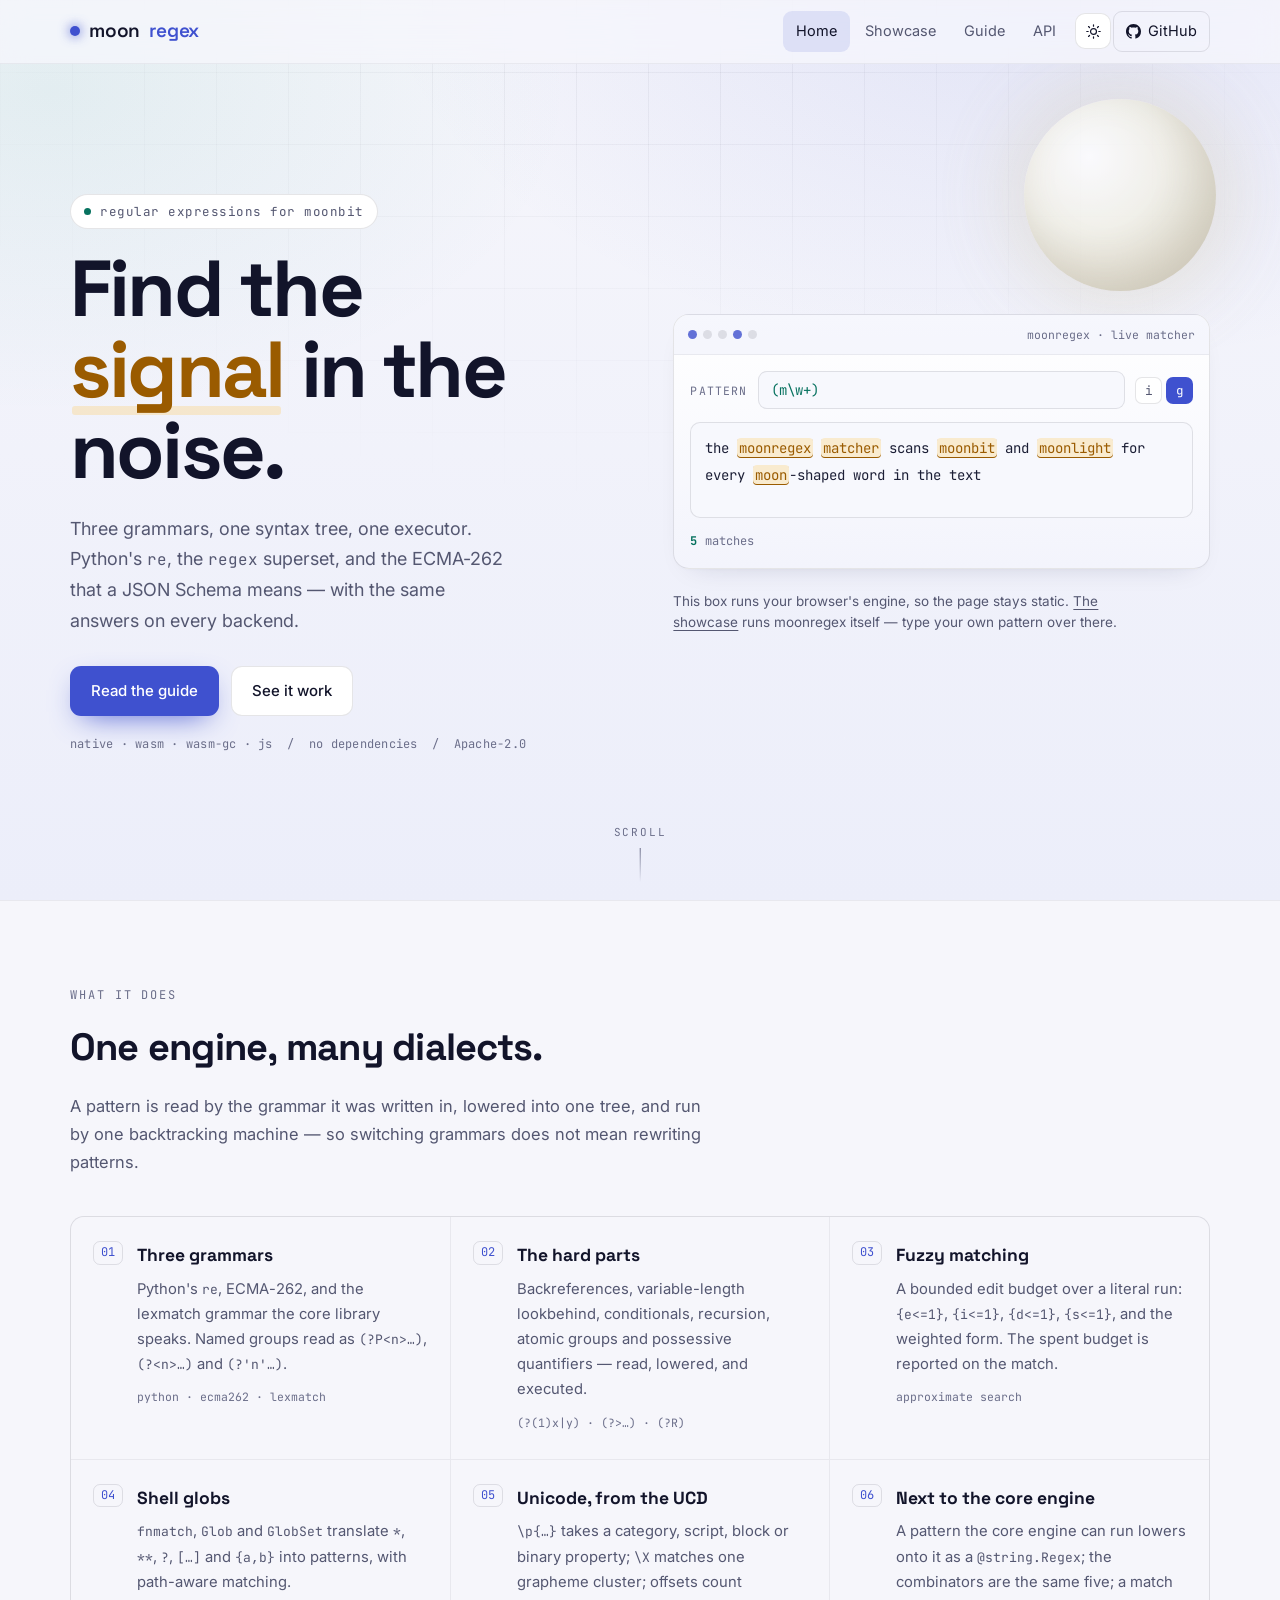
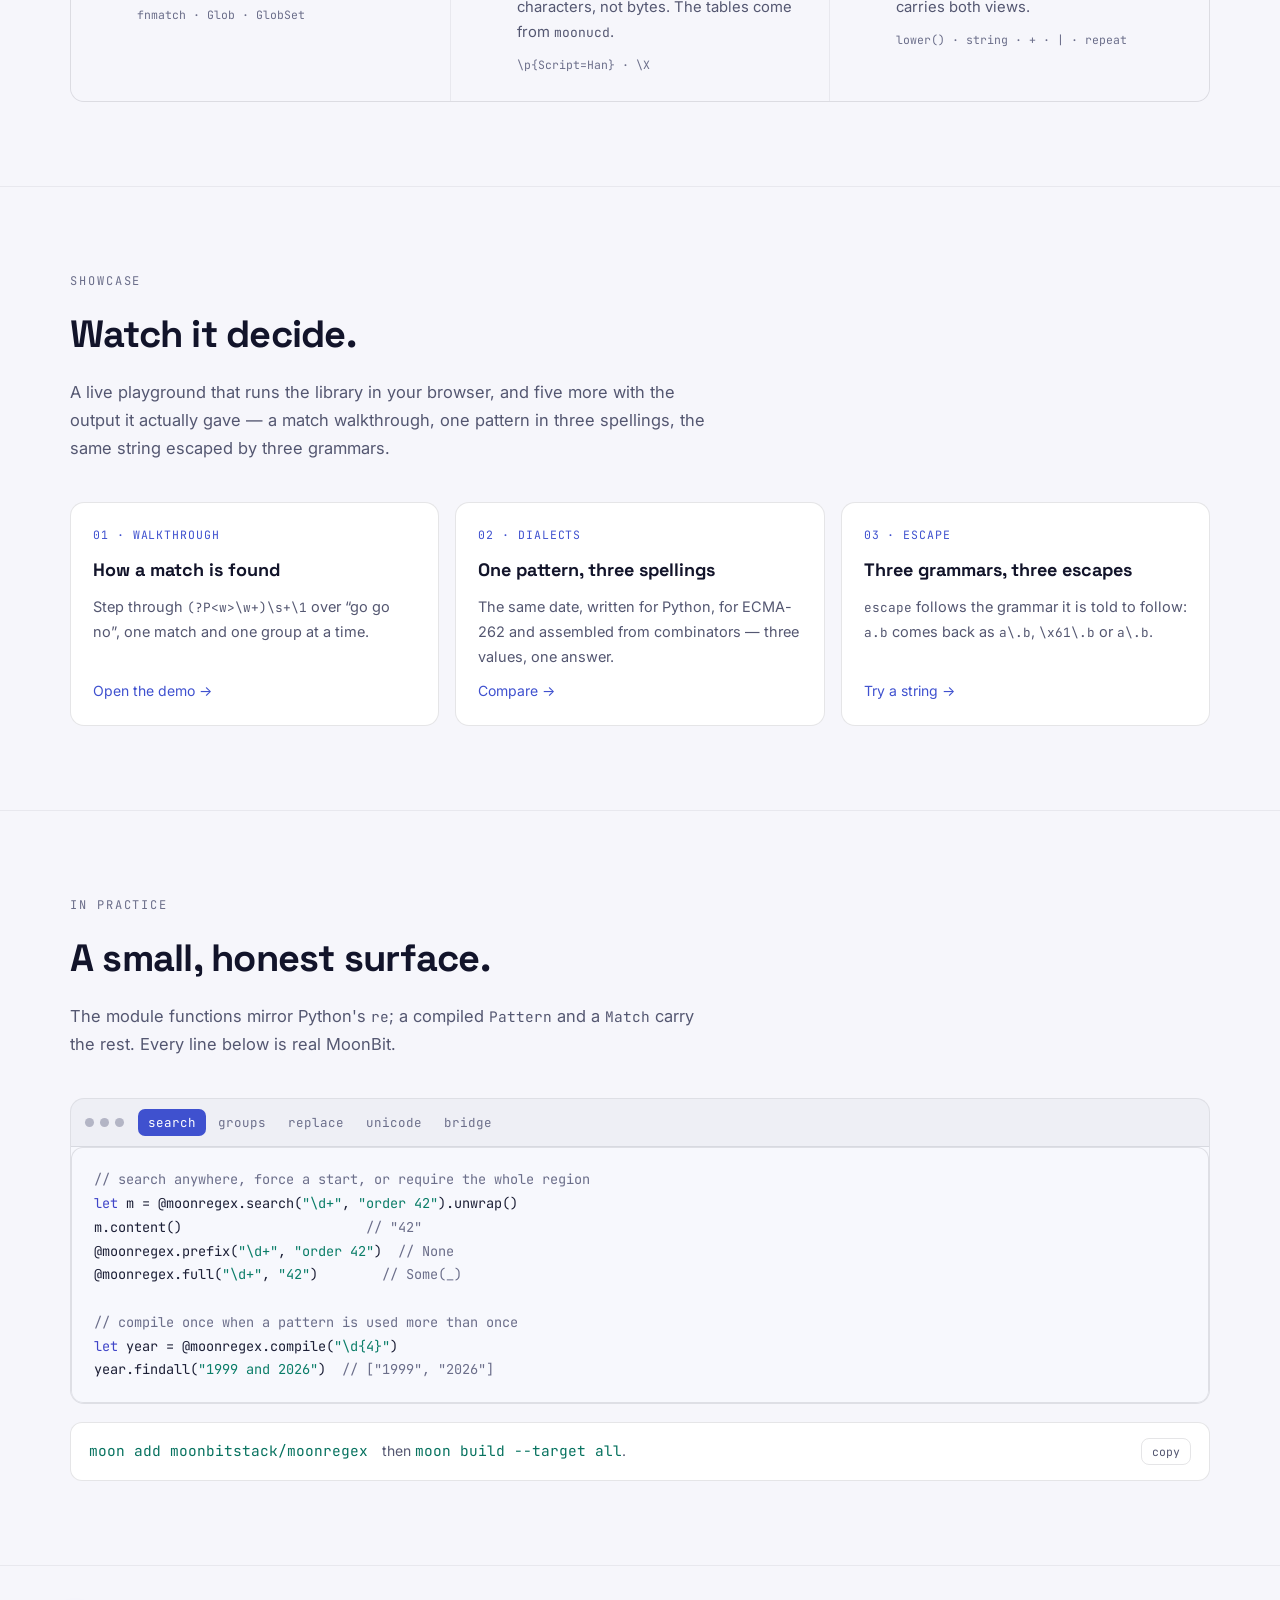
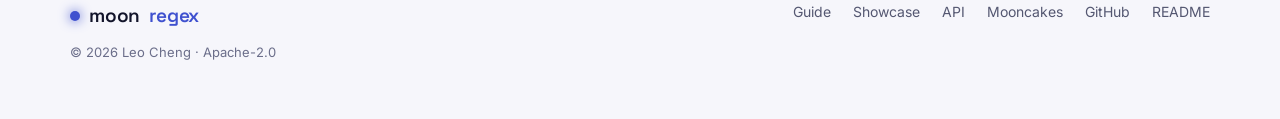
==== docs/index.html @ a0c2036a "feat(site): a playground that runs this library, compiled to JavaScript, in the page. The showcase's" ====
<!DOCTYPE html>
<html lang="en" data-theme="dark">
<head>
<meta charset="utf-8" />
<meta name="viewport" content="width=device-width, initial-scale=1" />
<title>moonregex — regular expressions for MoonBit</title>
<meta name="description" content="moonregex is a regular-expression engine for MoonBit: Python's re interface, the regex superset behind it and the ECMA-262 grammar JSON Schema means — one syntax tree, one executor, on native, wasm, wasm-gc and js." />
<link rel="icon" href="data:image/svg+xml,%3Csvg xmlns='http://www.w3.org/2000/svg' viewBox='0 0 32 32'%3E%3Ccircle cx='16' cy='16' r='13' fill='%238ea2ff'/%3E%3Ccircle cx='21' cy='12' r='11' fill='%23080a13'/%3E%3C/svg%3E" />
<link rel="preconnect" href="https://fonts.googleapis.com" />
<link rel="preconnect" href="https://fonts.gstatic.com" crossorigin />
<link href="https://fonts.googleapis.com/css2?family=Space+Grotesk:wght@400;500;600;700&family=JetBrains+Mono:wght@400;500;700&family=Inter:wght@400;500;600&display=swap" rel="stylesheet" />
<link rel="stylesheet" href="./assets/site.css" />
<script>
  // Set the theme before the first paint, so there is no flash of the wrong one.
  (function () {
    try {
      var saved = localStorage.getItem("moonregex-theme");
      var light = window.matchMedia && window.matchMedia("(prefers-color-scheme: light)").matches;
      document.documentElement.setAttribute("data-theme", saved || (light ? "light" : "dark"));
    } catch (e) {}
  })();
</script>
</head>
<body>

<div class="sky"></div>
<div class="stars"></div>
<div class="grid-lines"></div>
<div class="moon"></div>

<header class="nav">
  <div class="wrap nav-inner">
    <a class="brand" href="./index.html"><span class="dot"></span>moon<span class="acc">regex</span></a>
    <div class="nav-tools">
      <nav class="nav-links" id="nav-panel" aria-label="site">
        <a class="on" href="./index.html" aria-current="page">Home</a>
        <a href="./showcase.html">Showcase</a>
        <a href="./guide.html">Guide</a>
        <a href="./api.html">API</a>
      </nav>
      <button class="theme-toggle" type="button" aria-label="Switch theme">
        <svg class="moon-icon" aria-hidden="true" viewBox="0 0 24 24" fill="none" stroke="currentColor" stroke-width="1.7" stroke-linecap="round"><path d="M20 14.5A8.5 8.5 0 0 1 9.5 4a8.5 8.5 0 1 0 10.5 10.5Z"/></svg>
        <svg class="sun" aria-hidden="true" viewBox="0 0 24 24" fill="none" stroke="currentColor" stroke-width="1.7" stroke-linecap="round"><circle cx="12" cy="12" r="4.2"/><path d="M12 2.5v2M12 19.5v2M2.5 12h2M19.5 12h2M5 5l1.4 1.4M17.6 17.6 19 19M19 5l-1.4 1.4M6.4 17.6 5 19"/></svg>
      </button>
      <a class="cta" href="https://github.com/moonbitstack/moonregex" aria-label="Repository on GitHub">
        <svg width="15" height="15" viewBox="0 0 16 16" fill="currentColor" aria-hidden="true"><path d="M8 0C3.58 0 0 3.58 0 8c0 3.54 2.29 6.53 5.47 7.59.4.07.55-.17.55-.38 0-.19-.01-.82-.01-1.49-2.01.37-2.53-.49-2.69-.94-.09-.23-.48-.94-.82-1.13-.28-.15-.68-.52-.01-.53.63-.01 1.08.58 1.23.82.72 1.21 1.87.87 2.33.66.07-.52.28-.87.51-1.07-1.78-.2-3.64-.89-3.64-3.95 0-.87.31-1.59.82-2.15-.08-.2-.36-1.02.08-2.12 0 0 .67-.21 2.2.82.64-.18 1.32-.27 2-.27.68 0 1.36.09 2 .27 1.53-1.04 2.2-.82 2.2-.82.44 1.1.16 1.92.08 2.12.51.56.82 1.27.82 2.15 0 3.07-1.87 3.75-3.65 3.95.29.25.54.73.54 1.48 0 1.07-.01 1.93-.01 2.2 0 .21.15.46.55.38A8.01 8.01 0 0 0 16 8c0-4.42-3.58-8-8-8Z"/></svg>
        <span class="lbl">GitHub</span>
      </a>
      <button class="nav-burger" type="button" aria-expanded="false" aria-controls="nav-panel" aria-label="Open the menu">
        <svg class="bar-open" aria-hidden="true" viewBox="0 0 24 24" fill="none" stroke="currentColor" stroke-width="1.8" stroke-linecap="round"><path d="M4 7h16M4 12h16M4 17h16"/></svg>
        <svg class="bar-close" aria-hidden="true" viewBox="0 0 24 24" fill="none" stroke="currentColor" stroke-width="1.8" stroke-linecap="round"><path d="M6 6l12 12M18 6 6 18"/></svg>
      </button>
    </div>
  </div>
</header>

<main id="top">

  <section class="hero">
    <div class="wrap hero-grid">
      <div>
        <span class="eyebrow"><span class="pulse"></span>regular expressions for MoonBit</span>
        <h1 class="title">Find the<br /><span class="reg">signal</span> in the<br />noise.</h1>
        <p class="lede">
          Three grammars, one syntax tree, one executor. Python's <code>re</code>,
          the <code>regex</code> superset, and the ECMA-262 that a JSON Schema
          means — with the same answers on every backend.
        </p>
        <div class="hero-actions">
          <a class="btn btn-primary" href="./guide.html">Read the guide</a>
          <a class="btn btn-ghost" href="./showcase.html">See it work</a>
        </div>
        <p class="hero-meta">native · wasm · wasm-gc · js &nbsp;/&nbsp; no dependencies &nbsp;/&nbsp; Apache-2.0</p>
      </div>

      <div class="demo-side">
      <div class="demo" aria-label="live matcher">
        <div class="demo-bar">
          <span class="phase"><i class="on"></i><i></i><i></i><i class="on"></i><i></i></span>
          <span class="lbl">moonregex · live matcher</span>
        </div>
        <div class="demo-body">
          <div class="demo-row">
            <label for="pat">pattern</label>
            <input id="pat" class="pat" value="(m\w+)" spellcheck="false" autocomplete="off" />
            <span class="flags">
              <button id="fi" type="button" title="ignore case">i</button>
              <button id="fg" type="button" class="active" title="global">g</button>
            </span>
          </div>
          <div id="text" class="demo-text"></div>
          <div class="demo-stat" id="stat"></div>
        </div>
      </div>
      <p class="demo-cap">
        This box runs your browser's engine, so the page stays static.
        <a href="./showcase.html">The showcase</a> runs moonregex itself —
        type your own pattern over there.
      </p>
      </div>
    </div>
    <div class="scroll-hint" aria-hidden="true"><span>scroll</span><i></i></div>
  </section>

  <section class="section" id="features">
    <div class="wrap">
      <div class="sec-head reveal">
        <div class="sec-kicker">what it does</div>
        <h2 class="sec-title">One engine, many dialects.</h2>
        <p class="sec-sub">
          A pattern is read by the grammar it was written in, lowered into one
          tree, and run by one backtracking machine — so switching grammars does
          not mean rewriting patterns.
        </p>
      </div>

      <div class="features reveal">
        <div class="feat">
          <div class="num">01</div>
          <div>
            <h3>Three grammars</h3>
            <p>Python's <code>re</code>, ECMA-262, and the lexmatch grammar the core library speaks. Named groups read as <code>(?P&lt;n&gt;…)</code>, <code>(?&lt;n&gt;…)</code> and <code>(?'n'…)</code>.</p>
            <span class="tag">python · ecma262 · lexmatch</span>
          </div>
        </div>
        <div class="feat">
          <div class="num">02</div>
          <div>
            <h3>The hard parts</h3>
            <p>Backreferences, variable-length lookbehind, conditionals, recursion, atomic groups and possessive quantifiers — read, lowered, and executed.</p>
            <span class="tag">(?(1)x|y) · (?&gt;…) · (?R)</span>
          </div>
        </div>
        <div class="feat">
          <div class="num">03</div>
          <div>
            <h3>Fuzzy matching</h3>
            <p>A bounded edit budget over a literal run: <code>{e&lt;=1}</code>, <code>{i&lt;=1}</code>, <code>{d&lt;=1}</code>, <code>{s&lt;=1}</code>, and the weighted form. The spent budget is reported on the match.</p>
            <span class="tag">approximate search</span>
          </div>
        </div>
        <div class="feat">
          <div class="num">04</div>
          <div>
            <h3>Shell globs</h3>
            <p><code>fnmatch</code>, <code>Glob</code> and <code>GlobSet</code> translate <code>*</code>, <code>**</code>, <code>?</code>, <code>[…]</code> and <code>{a,b}</code> into patterns, with path-aware matching.</p>
            <span class="tag">fnmatch · Glob · GlobSet</span>
          </div>
        </div>
        <div class="feat">
          <div class="num">05</div>
          <div>
            <h3>Unicode, from the UCD</h3>
            <p><code>\p{…}</code> takes a category, script, block or binary property; <code>\X</code> matches one grapheme cluster; offsets count characters, not bytes. The tables come from <code>moonucd</code>.</p>
            <span class="tag">\p{Script=Han} · \X</span>
          </div>
        </div>
        <div class="feat">
          <div class="num">06</div>
          <div>
            <h3>Next to the core engine</h3>
            <p>A pattern the core engine can run lowers onto it as a <code>@string.Regex</code>; the combinators are the same five; a match carries both views.</p>
            <span class="tag">lower() · string · + · | · repeat</span>
          </div>
        </div>
      </div>
    </div>
  </section>

  <section class="section" id="showcase">
    <div class="wrap">
      <div class="sec-head reveal">
        <div class="sec-kicker">showcase</div>
        <h2 class="sec-title">Watch it decide.</h2>
        <p class="sec-sub">
          A live playground that runs the library in your browser, and five
          more with the output it actually gave — a match walkthrough, one
          pattern in three spellings, the same string escaped by three
          grammars.
        </p>
      </div>
      <div class="cards reveal">
        <a class="card" href="./showcase.html#walk">
          <span class="k">01 · walkthrough</span>
          <h3>How a match is found</h3>
          <p>Step through <code>(?P&lt;w&gt;\w+)\s+\1</code> over “go go no”, one match and one group at a time.</p>
          <span class="go">Open the demo →</span>
        </a>
        <a class="card" href="./showcase.html#spellings">
          <span class="k">02 · dialects</span>
          <h3>One pattern, three spellings</h3>
          <p>The same date, written for Python, for ECMA-262 and assembled from combinators — three values, one answer.</p>
          <span class="go">Compare →</span>
        </a>
        <a class="card" href="./showcase.html#escape">
          <span class="k">03 · escape</span>
          <h3>Three grammars, three escapes</h3>
          <p><code>escape</code> follows the grammar it is told to follow: <code>a.b</code> comes back as <code>a\.b</code>, <code>\x61\.b</code> or <code>a\.b</code>.</p>
          <span class="go">Try a string →</span>
        </a>
      </div>
    </div>
  </section>

  <section class="section" id="code">
    <div class="wrap">
      <div class="sec-head reveal">
        <div class="sec-kicker">in practice</div>
        <h2 class="sec-title">A small, honest surface.</h2>
        <p class="sec-sub">
          The module functions mirror Python's <code>re</code>; a compiled
          <code>Pattern</code> and a <code>Match</code> carry the rest. Every
          line below is real MoonBit.
        </p>
      </div>

      <div class="term reveal">
        <div class="term-bar">
          <span class="dots"><i></i><i></i><i></i></span>
          <span class="tabs" id="tabs">
            <button class="active" data-k="search" type="button">search</button>
            <button data-k="groups" type="button">groups</button>
            <button data-k="replace" type="button">replace</button>
            <button data-k="unicode" type="button">unicode</button>
            <button data-k="bridge" type="button">bridge</button>
          </span>
        </div>
        <pre id="codeblock"><code></code></pre>
      </div>

      <div class="install reveal">
        <code id="install-cmd">moon add moonbitstack/moonregex</code>
        <span class="hint">then <code>moon build --target all</code>.</span>
        <button class="copy" type="button" data-copy="#install-cmd">copy</button>
      </div>
    </div>
  </section>

</main>

<footer>
  <div class="wrap foot-grid">
    <div>
      <a class="brand" href="#top"><span class="dot"></span>moon<span class="acc">regex</span></a>
      <div class="foot-note">© 2026 Leo Cheng · Apache-2.0</div>
    </div>
    <div class="foot-links">
      <a href="./guide.html">Guide</a>
      <a href="./showcase.html">Showcase</a>
      <a href="./api.html">API</a>
      <a href="https://mooncakes.io/docs/moonbitstack/moonregex">Mooncakes</a>
      <a href="https://github.com/moonbitstack/moonregex">GitHub</a>
      <a href="https://github.com/moonbitstack/moonregex/blob/master/README.md">README</a>
    </div>
  </div>
</footer>

<script>
  window.MOONREGEX_CODE = {
    search:
'<span class="c-com">// search anywhere, force a start, or require the whole region</span>\n' +
'<span class="c-kw">let</span> m = @moonregex.search(<span class="c-str">"\\d+"</span>, <span class="c-str">"order 42"</span>).unwrap()\n' +
'm.content()                       <span class="c-com">// "42"</span>\n' +
'@moonregex.prefix(<span class="c-str">"\\d+"</span>, <span class="c-str">"order 42"</span>)  <span class="c-com">// None</span>\n' +
'@moonregex.full(<span class="c-str">"\\d+"</span>, <span class="c-str">"42"</span>)        <span class="c-com">// Some(_)</span>\n' +
'\n' +
'<span class="c-com">// compile once when a pattern is used more than once</span>\n' +
'<span class="c-kw">let</span> year = @moonregex.compile(<span class="c-str">"\\d{4}"</span>)\n' +
'year.findall(<span class="c-str">"1999 and 2026"</span>)  <span class="c-com">// ["1999", "2026"]</span>',

    groups:
'<span class="c-com">// a group answers to its number and to its name</span>\n' +
'<span class="c-kw">let</span> p = @moonregex.compile(<span class="c-str">"(?&lt;year&gt;\\d{4})-(?&lt;month&gt;\\d{2})"</span>)\n' +
'<span class="c-kw">let</span> m = p.search(<span class="c-str">"on 2026-10-28"</span>).unwrap()\n' +
'm.group(<span class="c-num">1</span>)          <span class="c-com">// Some("2026")</span>\n' +
'm.group(<span class="c-str">"month"</span>)  <span class="c-com">// Some("10")</span>\n' +
'm[<span class="c-str">"year"</span>]       <span class="c-com">// Some("2026") — indexing is group</span>\n' +
'\n' +
'<span class="c-com">// two or more groups: findall has to be told which one</span>\n' +
'@moonregex.findall(<span class="c-str">"(\\w+)=(\\d+)"</span>, <span class="c-str">"a=1"</span>)                 <span class="c-com">// raises Ambiguous</span>\n' +
'@moonregex.findall(<span class="c-str">"(\\w+)=(\\d+)"</span>, <span class="c-str">"a=1"</span>, group=Num(n=<span class="c-num">1</span>))  <span class="c-com">// ["a"]</span>',

    replace:
'<span class="c-com">// a template, a format string, or a function</span>\n' +
'@moonregex.sub(<span class="c-str">"\\s+"</span>, <span class="c-str">" "</span>, <span class="c-str">"a   b  c"</span>)          <span class="c-com">// "a b c"</span>\n' +
'@moonregex.sub(<span class="c-str">"(\\w+)@(\\w+)"</span>, <span class="c-str">"\\g&lt;2&gt;:\\g&lt;1&gt;"</span>, <span class="c-str">"u@h"</span>)  <span class="c-com">// "h:u"</span>\n' +
'@moonregex.subf(<span class="c-str">"\\d+"</span>, <span class="c-str">"[{0}]"</span>, <span class="c-str">"n 42"</span>)           <span class="c-com">// "n [42]"</span>\n' +
'\n' +
'<span class="c-com">// or compute the replacement from the match</span>\n' +
'@moonregex.sub_with(<span class="c-str">"\\d+"</span>, m =&gt; <span class="c-str">"&lt;"</span> + m.content() + <span class="c-str">"&gt;"</span>, <span class="c-str">"a1b"</span>)  <span class="c-com">// "a&lt;1&gt;b"</span>',

    unicode:
'<span class="c-com">// properties, by category, script, block or binary property</span>\n' +
'@moonregex.findall(<span class="c-str">"\\p{Lu}\\p{Ll}+"</span>, <span class="c-str">"Paris and Αθήνα"</span>)  <span class="c-com">// ["Paris", "Αθήνα"]</span>\n' +
'@moonregex.compile(<span class="c-str">"\\p{Script=Han}+"</span>).findall(<span class="c-str">"漢字 and kana"</span>)  <span class="c-com">// ["漢字"]</span>\n' +
'\n' +
'<span class="c-com">// one grapheme cluster: a letter with its accents is one match</span>\n' +
'<span class="c-kw">let</span> x = @moonregex.compile(<span class="c-str">"\\X"</span>)\n' +
'x.search(<span class="c-str">"e\\u{301}x"</span>).unwrap().content()  <span class="c-com">// "é" — two code points, one cluster</span>',

    bridge:
'<span class="c-com">// the same five combinators core has, and the same meaning</span>\n' +
'<span class="c-kw">let</span> date = @moonregex.Pattern::string(<span class="c-str">"\\d{4}"</span>).capture(<span class="c-str">"year"</span>) +\n' +
'  @moonregex.Pattern::string(<span class="c-str">"-"</span>) +\n' +
'  @moonregex.Pattern::string(<span class="c-str">"\\d{2}"</span>).capture(<span class="c-str">"month"</span>)\n' +
'\n' +
'<span class="c-com">// and it can still be handed to the core engine</span>\n' +
'<span class="c-kw">match</span> date.lower() {\n' +
'  Some(core) =&gt; core.execute(<span class="c-str">"2026-10"</span>) <span class="c-kw">is</span> Some(_)  <span class="c-com">// true</span>\n' +
'  None =&gt; <span class="c-kw">false</span>  <span class="c-com">// backreferences and lookaround stay here</span>\n' +
'}'
  };
</script>
<script src="./assets/site.js"></script>
</body>
</html>
---- docs/assets/site.css ----
/* moonregex site — one stylesheet for the homepage, the guide, the showcase
   and the generated API reference. Two themes, one set of tokens. */

:root {
  --nav-h: 64px;
  --wrap: 1140px;
  --radius: 14px;

  --bg: #080a13;
  --bg-2: #0b0e1c;
  --surface: #10132a;
  --surface-2: #151936;
  --line: rgba(255, 255, 255, 0.09);
  --line-soft: rgba(255, 255, 255, 0.05);
  --text: #ecebf7;
  --muted: #a3a1bd;
  --faint: #82809f;
  --accent: #8ea2ff;
  --accent-soft: rgba(142, 162, 255, 0.14);
  --accent-2: #5be0c6;
  --mark: #ffc857;
  --mark-soft: rgba(255, 200, 87, 0.16);

  --code-bg: #0a0c17;
  --code-line: rgba(255, 255, 255, 0.08);
  --code-text: #d9d8f0;
  --c-kw: #8ea2ff;
  --c-str: #5be0c6;
  --c-com: #85839f;
  --c-num: #ffc857;

  --sb-track: #0a0c17;
  --sb-thumb: #24284a;
  --sb-thumb-hover: #333a66;

  /* A card's shadow is a token: on a dark page it has to be a wide, low
     black blur, on a light one a tight, faint blue one — the same rule would
     either vanish or spill over whatever sits under the card. */
  --shadow-card: 0 26px 60px -38px rgba(0, 0, 0, 0.85);
  --shadow-raise: 0 18px 40px -26px rgba(0, 0, 0, 0.75);
  --shadow-nav: 0 10px 30px -22px rgba(0, 0, 0, 0.9);

  --glow-a: rgba(142, 162, 255, 0.18);
  --glow-b: rgba(91, 224, 198, 0.08);
  --grid: rgba(255, 255, 255, 0.035);

  --display: "Space Grotesk", "Segoe UI", system-ui, sans-serif;
  --body: "Inter", system-ui, -apple-system, "Segoe UI", sans-serif;
  --mono: "JetBrains Mono", "SF Mono", "Cascadia Code", Consolas, monospace;
}

[data-theme="light"] {
  --bg: #f6f6fb;
  --bg-2: #eceefa;
  --surface: #ffffff;
  --surface-2: #f3f4fc;
  --line: rgba(18, 20, 42, 0.11);
  --line-soft: rgba(18, 20, 42, 0.06);
  --text: #12142a;
  --muted: #545771;
  --faint: #6b6e8a;
  --accent: #3f51cf;
  --accent-soft: rgba(63, 81, 207, 0.1);
  --accent-2: #07725f;
  --mark: #9a5b00;
  --mark-soft: rgba(255, 200, 87, 0.28);

  /* Code panels follow the page in day mode: a black slab inside a white
     card reads as a foreign object, and its palette was never meant to sit
     on paper. */
  --code-bg: #f7f8fd;
  --code-line: rgba(18, 20, 42, 0.1);
  --code-text: #1c1f36;
  --c-kw: #3f45c8;
  --c-str: #0a7d68;
  --c-com: #6b6e8a;
  --c-num: #8f5300;

  --shadow-card: 0 12px 28px -20px rgba(21, 26, 62, 0.22), 0 2px 6px -4px rgba(21, 26, 62, 0.08);
  --shadow-raise: 0 14px 30px -22px rgba(21, 26, 62, 0.28);
  --shadow-nav: 0 8px 22px -18px rgba(21, 26, 62, 0.35);

  --sb-track: #eceefa;
  --sb-thumb: #c3c7de;
  --sb-thumb-hover: #a8adcb;

  --glow-a: rgba(63, 81, 207, 0.12);
  --glow-b: rgba(10, 143, 122, 0.08);
  --grid: rgba(18, 20, 42, 0.045);
}

* { box-sizing: border-box; }

html {
  scroll-behavior: smooth;
  scrollbar-width: thin;
  scrollbar-color: var(--sb-thumb) var(--sb-track);
}

/* Our scrollbar, not the system's. Every scroller in the site gets it. */
::-webkit-scrollbar { width: 10px; height: 10px; }
::-webkit-scrollbar-track { background: var(--sb-track); }
::-webkit-scrollbar-thumb {
  background: var(--sb-thumb);
  border-radius: 999px;
  border: 2px solid var(--sb-track);
}
::-webkit-scrollbar-thumb:hover { background: var(--sb-thumb-hover); }
::-webkit-scrollbar-corner { background: var(--sb-track); }

body {
  margin: 0;
  background: var(--bg);
  color: var(--text);
  font-family: var(--body);
  font-size: 16.5px;
  line-height: 1.7;
  -webkit-font-smoothing: antialiased;
  font-variant-ligatures: no-contextual;
  overflow-x: hidden;
}

a { color: var(--accent); text-decoration: none; }
/* The outline follows the element's own radius; do not override it here. */
:focus-visible { outline: 2px solid var(--accent); outline-offset: 2px; }
::selection {
  background: color-mix(in srgb, var(--accent) 32%, transparent);
  color: var(--text);
}
a:hover { text-decoration: underline; }
code { font-family: var(--mono); font-size: 0.88em; }
img, svg { max-width: 100%; }

.wrap { width: min(var(--wrap), calc(100% - 48px)); margin: 0 auto; }

/* ---------- the sky ---------- */
.sky {
  position: fixed; inset: 0; z-index: -3;
  background:
    radial-gradient(1100px 680px at 82% -6%, var(--glow-a), transparent 62%),
    radial-gradient(900px 560px at 4% 12%, var(--glow-b), transparent 58%),
    linear-gradient(180deg, var(--bg) 0%, var(--bg-2) 100%);
}
[data-theme="light"] .sky {
  background:
    radial-gradient(1100px 680px at 82% -6%, var(--glow-a), transparent 62%),
    radial-gradient(900px 560px at 4% 10%, var(--glow-b), transparent 58%),
    linear-gradient(180deg, var(--bg) 0%, var(--bg-2) 100%);
}
.stars {
  position: fixed; inset: 0; z-index: -2; pointer-events: none;
  background-image:
    radial-gradient(1.4px 1.4px at 12% 22%, rgba(255,255,255,0.85), transparent),
    radial-gradient(1px 1px at 27% 68%, rgba(255,255,255,0.5), transparent),
    radial-gradient(1.2px 1.2px at 44% 14%, rgba(255,255,255,0.6), transparent),
    radial-gradient(1px 1px at 66% 82%, rgba(255,255,255,0.45), transparent),
    radial-gradient(1.6px 1.6px at 74% 34%, rgba(255,255,255,0.7), transparent),
    radial-gradient(1px 1px at 88% 60%, rgba(255,255,255,0.4), transparent),
    radial-gradient(1px 1px at 55% 46%, rgba(255,255,255,0.35), transparent);
  animation: twinkle 9s ease-in-out infinite alternate;
}
[data-theme="light"] .stars { opacity: 0.35; }
@keyframes twinkle { from { opacity: 0.5 } to { opacity: 0.95 } }

.grid-lines {
  position: fixed; inset: 0; z-index: -1; pointer-events: none;
  background-image:
    linear-gradient(to right, var(--grid) 1px, transparent 1px),
    linear-gradient(to bottom, var(--grid) 1px, transparent 1px);
  background-size: 72px 72px;
  mask-image: radial-gradient(900px 600px at 50% 0%, #000 20%, transparent 85%);
}

.moon {
  /* Part of the hero, not of the viewport: it scrolls away with the page. */
  position: absolute;
  top: 11vh; right: max(5vw, 36px);
  width: clamp(140px, 15vw, 230px); aspect-ratio: 1;
  border-radius: 50%;
  z-index: -1;
  background: radial-gradient(circle at 34% 30%, #fffef6 0%, #e7e9ff 34%, #b9c0ef 62%, #7f89c9 100%);
  box-shadow:
    0 0 80px 24px rgba(160, 175, 255, 0.28),
    inset -18px -22px 46px rgba(60, 70, 140, 0.35);
  opacity: 0.9;
}
[data-theme="light"] .moon {
  background: radial-gradient(circle at 34% 30%, #ffffff 0%, #f2f0e4 40%, #ddd8c4 70%, #c3bda6 100%);
  box-shadow: 0 0 70px 18px rgba(200, 190, 150, 0.35), inset -14px -18px 40px rgba(150, 140, 110, 0.25);
  opacity: 0.75;
}
@media (width <= 900px) { .moon { display: none; } }

/* ---------- nav ---------- */
.nav {
  position: sticky; top: 0; z-index: 40;
  /* the mobile panel hangs off this box */
  height: var(--nav-h);
  display: flex; align-items: center;
  background: color-mix(in srgb, var(--bg) 78%, transparent);
  backdrop-filter: blur(14px) saturate(140%);
  border-bottom: 1px solid var(--line-soft);
}
.nav-inner { display: flex; align-items: center; justify-content: space-between; gap: 16px; }
.brand {
  display: inline-flex; align-items: center; gap: 9px;
  font-family: var(--display); font-weight: 600; font-size: 19px;
  color: var(--text); letter-spacing: -0.01em;
}
.brand:hover { text-decoration: none; }
.brand .dot {
  width: 10px; height: 10px; border-radius: 50%;
  background: var(--accent); box-shadow: 0 0 12px var(--accent);
}
.brand .acc { color: var(--accent); }
.nav-tools { display: flex; align-items: center; gap: 2px; }
.nav-links { display: flex; align-items: center; gap: 2px; }
.nav-links a {
  color: var(--muted); font: inherit; font-size: 14.5px;
  padding: 7px 12px; border-radius: 9px; border: 1px solid transparent;
  background: none; cursor: pointer;
}
.nav-links a:hover {
  color: var(--text); background: var(--accent-soft); text-decoration: none;
}
.nav-links .on {
  color: var(--text);
  background: color-mix(in srgb, var(--accent) 12%, transparent);
}
.nav-tools .cta {
  color: var(--text); font-size: 14.5px; padding: 7px 12px;
  border-radius: 9px; border: 1px solid var(--line);
  display: inline-flex; align-items: center; gap: 7px;
}
.nav-tools .cta:hover { background: var(--surface-2); text-decoration: none; }
.theme-toggle {
  width: 36px; height: 36px; padding: 0 !important;
  display: inline-grid; place-items: center; margin-left: 4px;
  border-radius: 10px; border: 1px solid var(--line) !important;
  background: var(--surface) !important;
  /* A button carries the UA's `buttontext`, not the page's colour, which left
     the moon nearly invisible on the night surface. */
  color: #fff !important;
}
[data-theme="light"] .theme-toggle { color: var(--text) !important; }
.theme-toggle:hover {
  color: var(--accent) !important; border-color: var(--accent) !important;
}
.theme-toggle svg { width: 17px; height: 17px; }
.nav-burger {
  display: none; width: 36px; height: 36px; padding: 0; margin-left: 4px;
  place-items: center; cursor: pointer; color: var(--text);
  border-radius: 10px; border: 1px solid var(--line); background: var(--surface);
}
.nav-burger svg { width: 19px; height: 19px; }
.nav-burger .bar-close { display: none; }
.nav-burger:hover { color: var(--accent); border-color: var(--accent); }
.nav-burger[aria-expanded="true"] { color: var(--text); border-color: var(--accent); }
.nav-burger[aria-expanded="true"] .bar-open { display: none; }
.nav-burger[aria-expanded="true"] .bar-close { display: block; }
.theme-toggle .sun { display: none; }
[data-theme="light"] .theme-toggle .sun { display: block; }
[data-theme="light"] .theme-toggle .moon-icon { display: none; }

/* ---------- hero ---------- */
.hero {
  min-height: min(calc(100svh - var(--nav-h)), 860px);
  display: grid; align-items: center;
  padding: 40px 0 56px;
  position: relative;
}
.hero-grid {
  display: grid; grid-template-columns: minmax(0, 1.02fr) minmax(0, 1fr);
  gap: 56px; align-items: center;
}
.eyebrow {
  display: inline-flex; align-items: center; gap: 9px;
  font-family: var(--mono); font-size: 12.5px; letter-spacing: 0.04em;
  color: var(--muted); text-transform: lowercase;
  border: 1px solid var(--line); border-radius: 999px;
  padding: 6px 13px; background: var(--surface);
}
.eyebrow .pulse {
  width: 7px; height: 7px; border-radius: 50%;
  background: var(--accent-2); box-shadow: 0 0 0 0 var(--accent-2);
  animation: pulse 2.4s ease-out infinite;
}
@keyframes pulse {
  0% { box-shadow: 0 0 0 0 rgba(91,224,198,0.55) }
  70% { box-shadow: 0 0 0 9px rgba(91,224,198,0) }
  100% { box-shadow: 0 0 0 0 rgba(91,224,198,0) }
}
h1.title {
  font-family: var(--display);
  font-size: clamp(44px, 6.2vw, 82px);
  line-height: 1.02; letter-spacing: -0.035em;
  margin: 20px 0 0;
}
h1.title .reg {
  color: var(--mark);
  position: relative; white-space: nowrap;
}
h1.title .reg::after {
  content: ""; position: absolute; left: 2px; right: 2px; bottom: 0.06em;
  height: 9px; border-radius: 3px; background: var(--mark-soft);
  z-index: -1;
}
.lede {
  margin: 22px 0 0; max-width: 40ch;
  font-size: 18px; color: var(--muted);
}
.demo-side { display: grid; gap: 20px; align-content: start; }
.demo-cap {
  /* Clear of the card's shadow: a caption sitting in the falloff reads as
     dirty text even where the contrast still passes. */
  margin: 2px 0 0; font-size: 13.5px; line-height: 1.6;
  color: var(--muted); max-width: 52ch;
}
.demo-cap a { color: var(--muted); text-decoration: underline; text-underline-offset: 3px; }
.hero-actions { display: flex; gap: 12px; margin-top: 30px; flex-wrap: wrap; }
.btn {
  display: inline-flex; align-items: center; gap: 9px;
  padding: 11px 20px; border-radius: 11px;
  font-size: 15px; font-weight: 500;
  border: 1px solid var(--line);
}
.btn:hover { text-decoration: none; }
.btn-primary {
  background: var(--accent); color: #0a0c18; border-color: transparent;
  box-shadow: 0 10px 30px -12px var(--accent);
}
.btn-primary:hover { filter: brightness(1.06); }
[data-theme="light"] .btn-primary { color: #fff; }
.btn-ghost { color: var(--text); background: var(--surface); }
.btn-ghost:hover { background: var(--surface-2); }

.hero-meta {
  margin: 18px 0 0; font-family: var(--mono); font-size: 12px;
  color: var(--faint); letter-spacing: 0.02em;
}
.scroll-hint {
  position: absolute; left: 50%; bottom: 18px; transform: translateX(-50%);
  display: grid; justify-items: center; gap: 6px;
  color: var(--faint); font-family: var(--mono); font-size: 11px;
  letter-spacing: 0.16em; text-transform: uppercase;
}
.scroll-hint i {
  width: 1px; height: 34px;
  background: linear-gradient(var(--faint), transparent);
  animation: drop 2.2s ease-in-out infinite;
}
@keyframes drop { 0%,100% { opacity: .25 } 50% { opacity: .9 } }

/* ---------- the live matcher ---------- */
.demo {
  border: 1px solid var(--line); border-radius: 16px;
  background: linear-gradient(180deg, var(--surface), var(--surface-2));
  box-shadow: var(--shadow-card);
  overflow: hidden;
}
.demo-bar {
  display: flex; align-items: center; gap: 10px;
  padding: 10px 14px; border-bottom: 1px solid var(--line-soft);
  background: color-mix(in srgb, var(--surface-2) 70%, transparent);
}
.demo-bar .phase { display: inline-flex; gap: 6px; }
.demo-bar .phase i {
  width: 9px; height: 9px; border-radius: 50%;
  background: var(--line); display: block;
}
.demo-bar .phase i.on { background: var(--accent); opacity: .8; }
.demo-bar .lbl {
  margin-left: auto; font-family: var(--mono);
  font-size: 11.5px; color: var(--faint);
}
.demo-body {
  padding: 16px; display: grid; gap: 13px;
  /* A grid track takes its minimum from the content; the pattern row's
     minimum is the input's default size, which is wider than a phone. */
  grid-template-columns: minmax(0, 1fr);
}
.demo-row { display: flex; align-items: center; gap: 10px; min-width: 0; }
.demo-row label {
  font-family: var(--mono); font-size: 11.5px; color: var(--faint);
  text-transform: uppercase; letter-spacing: 0.1em; min-width: 58px;
}
.pat {
  flex: 1; min-width: 0;
  font-family: var(--mono); font-size: 14px;
  color: var(--accent-2);
  background: var(--code-bg); border: 1px solid var(--line);
  border-radius: 9px; padding: 9px 12px;
  outline: none;
}
.pat:focus { border-color: var(--accent); box-shadow: 0 0 0 3px var(--accent-soft); }
.flags { display: inline-flex; gap: 4px; }
.flags button {
  width: 27px; height: 27px; border-radius: 7px; cursor: pointer;
  font-family: var(--mono); font-size: 12.5px;
  color: var(--muted); background: var(--surface); border: 1px solid var(--line);
}
.flags button.active {
  color: #0a0c18; background: var(--accent); border-color: transparent;
}
[data-theme="light"] .flags button.active { color: #fff; }
.demo-text {
  font-family: var(--mono); font-size: 14px; line-height: 1.9;
  color: var(--code-text); min-height: 96px;
  padding: 12px 14px; border-radius: 10px;
  background: var(--code-bg); border: 1px solid var(--line);
  word-break: break-word;
}
.demo-text mark {
  background: var(--mark-soft); color: var(--mark);
  border-radius: 4px; padding: 1px 2px;
  box-shadow: inset 0 -1px 0 var(--mark);
}
.demo-stat {
  font-family: var(--mono); font-size: 12px; color: var(--faint);
  display: flex; gap: 8px; align-items: center;
}
.demo-stat b { color: var(--accent-2); }

/* ---------- sections ---------- */
.section { padding: 84px 0; border-top: 1px solid var(--line-soft); }
.sec-head { max-width: 640px; margin-bottom: 40px; }
.sec-kicker {
  font-family: var(--mono); font-size: 12px; letter-spacing: 0.16em;
  text-transform: uppercase; color: var(--faint);
}
h2.sec-title {
  font-family: var(--display); font-size: clamp(27px, 3.4vw, 38px);
  letter-spacing: -0.02em; margin: 10px 0 0;
}
.sec-sub { color: var(--muted); margin: 12px 0 0; font-size: 16.5px; }

.features {
  display: grid; grid-template-columns: repeat(3, minmax(0, 1fr));
  gap: 1px; background: var(--line-soft);
  border: 1px solid var(--line-soft); border-radius: var(--radius);
  overflow: hidden;
}
.feat {
  background: var(--bg); padding: 24px 22px;
  display: flex; gap: 14px; align-items: flex-start;
  transition: background 0.2s ease;
}
.feat:hover { background: var(--surface); }
.feat .num {
  font-family: var(--mono); font-size: 12px; color: var(--accent);
  border: 1px solid var(--line); border-radius: 7px;
  padding: 3px 7px; line-height: 1.3;
}
.feat h3 { font-family: var(--display); font-size: 17.5px; margin: 0 0 6px; }
.feat p { margin: 0; color: var(--muted); font-size: 14.8px; }
.feat .tag {
  display: inline-block; margin-top: 10px;
  font-family: var(--mono); font-size: 11.5px; color: var(--faint);
}

/* ---------- cards / showcase ---------- */
.cards { display: grid; grid-template-columns: repeat(3, minmax(0, 1fr)); gap: 16px; }
.card {
  display: flex; flex-direction: column; gap: 10px;
  padding: 22px; border-radius: var(--radius);
  border: 1px solid var(--line); background: var(--surface);
  transition: transform .18s ease, border-color .18s ease;
}
.card:hover {
  transform: translateY(-3px); border-color: var(--accent);
  box-shadow: var(--shadow-raise); text-decoration: none;
}
.card .k {
  font-family: var(--mono); font-size: 11.5px; color: var(--accent);
  letter-spacing: 0.08em; text-transform: uppercase;
}
.card h3 { font-family: var(--display); font-size: 18px; margin: 0; color: var(--text); }
.card p { margin: 0; color: var(--muted); font-size: 14.5px; }
.card .go { margin-top: auto; font-size: 14px; color: var(--accent); }

/* ---------- terminal / code ---------- */
.term {
  border: 1px solid var(--line); border-radius: var(--radius);
  background: var(--code-bg); overflow: hidden;
}
.term-bar {
  display: flex; align-items: center; gap: 14px;
  padding: 10px 14px; border-bottom: 1px solid var(--code-line);
  background: color-mix(in srgb, var(--code-text) 4%, transparent);
  flex-wrap: wrap;
}
.term-bar .dots { display: inline-flex; gap: 6px; }
.term-bar .dots i {
  width: 9px; height: 9px; border-radius: 50%;
  background: var(--c-com); opacity: 0.45; display: block;
}
.tabs { display: inline-flex; gap: 2px; flex-wrap: wrap; }
.tabs button {
  font-family: var(--mono); font-size: 12.5px;
  color: var(--c-com); background: none; border: 0; cursor: pointer;
  padding: 5px 10px; border-radius: 7px;
}
.tabs button:hover {
  color: var(--code-text);
  background: color-mix(in srgb, var(--code-text) 7%, transparent);
}
.tabs button.active { color: #0a0c18; background: var(--accent); }
[data-theme="light"] .tabs button.active { color: #fff; }
.term pre, pre, .sig { scrollbar-width: thin; scrollbar-color: var(--sb-thumb) transparent; }
.term pre {
  margin: 0; padding: 20px 22px; overflow-x: auto;
  font-family: var(--mono); font-size: 13.6px; line-height: 1.75;
  color: var(--code-text);
}
.term pre code { background: none; padding: 0; }
.c-kw { color: var(--c-kw); }
.c-str { color: var(--c-str); }
.c-com { color: var(--c-com); }
.c-num { color: var(--c-num); }

pre {
  background: var(--code-bg); border: 1px solid var(--line);
  border-radius: 12px; padding: 16px 18px; overflow-x: auto;
  font-family: var(--mono); font-size: 13.6px; line-height: 1.7;
  color: var(--code-text);
}
pre code { color: inherit; background: none; }

.install {
  display: flex; align-items: center; gap: 14px; flex-wrap: wrap;
  margin-top: 18px; padding: 15px 18px;
  background: var(--surface); border: 1px solid var(--line);
  border-radius: 12px;
}
.install code { font-family: var(--mono); font-size: 14.5px; color: var(--accent-2); }
.install .hint { color: var(--muted); font-size: 14px; }
button.copy {
  margin-left: auto; font-family: var(--mono); font-size: 11.5px;
  color: var(--muted); background: none; border: 1px solid var(--line);
  border-radius: 8px; padding: 5px 10px; cursor: pointer;
}
button.copy:hover { color: var(--text); border-color: var(--accent); }

/* ---------- docs layout (guide, showcase, api) ---------- */
.layout {
  display: grid; grid-template-columns: minmax(0, 216px) minmax(0, 1fr);
  gap: 56px; padding: 44px 0 88px; align-items: start;
}
.side { position: sticky; top: calc(var(--nav-h) + 22px); font-size: 14.5px; }
.side h4 {
  margin: 0 0 10px; font-family: var(--display); font-size: 11.5px;
  letter-spacing: 0.14em; text-transform: uppercase; color: var(--faint);
}
.side ol, .side ul { list-style: none; margin: 0 0 22px; padding: 0; counter-reset: step; }
.side li { counter-increment: step; }
.side li a {
  display: block; color: var(--muted); padding: 5px 10px;
  border-radius: 0 8px 8px 0; border-left: 2px solid transparent;
  position: relative;
}
.side ol li a { padding-left: 30px; }
.side ol li a::before {
  content: counter(step); position: absolute; left: 9px;
  font-family: var(--mono); font-size: 11.5px; color: var(--faint);
}
.side li a:hover { color: var(--text); background: var(--accent-soft); text-decoration: none; }
.side li a.on {
  color: var(--text); background: var(--accent-soft);
  border-left-color: var(--accent);
}
main { min-width: 0; }

.docs-title {
  font-family: var(--display); font-size: clamp(32px, 4vw, 44px);
  line-height: 1.12; letter-spacing: -0.025em; margin: 0 0 12px;
}
.docs-title .reg { color: var(--mark); }
.docs-lede { font-size: 18px; color: var(--muted); margin: 0; max-width: 62ch; }

h2 {
  font-family: var(--display); font-size: 25px; letter-spacing: -0.015em;
  margin: 56px 0 10px; scroll-margin-top: calc(var(--nav-h) + 24px);
}
h2 .num {
  font-family: var(--mono); font-size: 14px; color: var(--faint);
  margin-right: 10px;
}
h3 { font-family: var(--display); font-size: 18px; margin: 28px 0 6px; }
p { margin: 12px 0; color: var(--text); }
ul, ol { color: var(--text); padding-left: 22px; }
li { margin: 6px 0; }

.out {
  border-left: 2px solid var(--accent-2); background: var(--accent-soft);
  padding: 4px 14px; border-radius: 0 8px 8px 0; margin: 12px 0 18px;
  color: var(--muted); font-size: 14.5px;
}
.out code { background: none; color: var(--accent-2); }
.note {
  border-left: 2px solid var(--mark); background: var(--mark-soft);
  padding: 4px 14px; border-radius: 0 8px 8px 0; margin: 16px 0;
  color: var(--text); font-size: 14.8px;
}
.note strong { color: var(--mark); }

table { width: 100%; border-collapse: collapse; margin: 18px 0; font-size: 14.8px; }
th, td { text-align: left; padding: 10px 12px; border-bottom: 1px solid var(--line); vertical-align: top; }
th {
  color: var(--faint); font-weight: 500; font-size: 12px;
  letter-spacing: 0.08em; text-transform: uppercase;
}
td code { font-size: 0.9em; }

/* ---------- api reference ---------- */
.pkg { padding-top: 8px; }
.pkg h2 { margin-top: 40px; }
.pkg .blurb { color: var(--muted); margin: 4px 0 2px; }
.pkg .slug code { color: var(--faint); font-size: 13px; }
.pkg h3 {
  font-family: var(--display); font-size: 12px; letter-spacing: 0.14em;
  text-transform: uppercase; color: var(--faint); margin: 30px 0 10px;
}
.type {
  border: 1px solid var(--line); border-radius: var(--radius);
  padding: 16px 18px; margin: 12px 0; background: var(--surface);
}
.type h4 { margin: 0 0 4px; font-family: var(--display); font-size: 17px; }
.type h4 code { color: var(--accent-2); font-size: 16px; }
.members { list-style: none; margin: 10px 0 0; padding: 0; }
.members li { padding: 9px 0; border-top: 1px solid var(--line-soft); margin: 0; }
.sig {
  display: block; color: var(--text); font-family: var(--mono);
  font-size: 13.2px; overflow-x: auto; white-space: nowrap;
}
.desc { color: var(--muted); font-size: 14.5px; margin-top: 5px; }
.desc p { margin: 4px 0; color: inherit; }
.desc code { color: var(--accent-2); background: var(--accent-soft); padding: 0 4px; border-radius: 4px; }

/* ---------- footer ---------- */
footer {
  border-top: 1px solid var(--line-soft);
  padding: 34px 0 56px; color: var(--muted); font-size: 14px;
}
.foot-grid { display: flex; justify-content: space-between; gap: 26px; flex-wrap: wrap; align-items: flex-start; }
footer a { color: var(--muted); }
footer a:hover { color: var(--accent); }
footer .foot-note { color: var(--faint); font-size: 13px; margin-top: 8px; }
.foot-links { display: flex; gap: 22px; flex-wrap: wrap; }

/* ---------- motion ---------- */
/* Only hide what will be revealed: without JavaScript, or before the script
   runs, the content is simply there. */
.js .reveal { opacity: 0; transform: translateY(14px); transition: opacity .6s ease, transform .6s ease; }
.js .reveal.in { opacity: 1; transform: none; }
@media (prefers-reduced-motion: reduce) {
  * { animation: none !important; transition: none !important; }
  .js .reveal { opacity: 1; transform: none; }
  html { scroll-behavior: auto; }
}

/* ---------- responsive ---------- */
@media (width <= 1040px) {
  .hero-grid { grid-template-columns: minmax(0, 1fr); gap: 34px; }
  .lede { max-width: none; }
  .features { grid-template-columns: repeat(2, minmax(0, 1fr)); }
  .cards { grid-template-columns: minmax(0, 1fr); }
  .hero { min-height: 0; padding-top: 24px; }
  .scroll-hint { display: none; }
}
@media (width <= 860px) {
  .wrap { width: calc(100% - 32px); }
  .layout { grid-template-columns: minmax(0, 1fr); gap: 8px; padding-top: 24px; }
  /* The contents list becomes a strip of chips you can swipe, instead of a
     column of numbers floating over the page. */
  .side {
    position: static; margin-bottom: 10px; padding-bottom: 14px;
    border-bottom: 1px solid var(--line-soft);
  }
  .side h4 { display: none; }
  .side ol, .side ul {
    display: flex; gap: 6px; margin: 0; padding: 2px 0;
    overflow-x: auto; scrollbar-width: none;
  }
  .side ol::-webkit-scrollbar, .side ul::-webkit-scrollbar { display: none; }
  .side ul { margin-top: 8px; }
  .side li a {
    white-space: nowrap; padding: 6px 13px 6px 28px;
    border-radius: 999px; border: 1px solid var(--line);
  }
  .side ul li a { padding-left: 13px; }
  .side ol li a::before { left: 11px; }
  .side li a.on { border-color: var(--accent); }
  .features { grid-template-columns: minmax(0, 1fr); }
  section { padding: 60px 0; }
}

/* The links go behind a burger before they have to fight for room: four
   words, a toggle and a GitHub button do not fit beside the brand on a
   tablet or a phone, and squashing them is how a nav loses a button. */
@media (width <= 860px) {
  .nav-burger { display: inline-grid; }
  .nav-links {
    position: absolute; top: 100%; left: 0; right: 0;
    display: none; flex-direction: column; align-items: stretch; gap: 3px;
    padding: 10px 16px 16px;
    background: var(--surface);
    border-top: 1px solid var(--line-soft);
    border-bottom: 1px solid var(--line);
    box-shadow: var(--shadow-nav);
  }
  .nav-links.open { display: flex; }
  /* the panel holds only the links; the toggle, GitHub and the burger stay
     on the bar, so nothing needs the menu just to be reachable */
  .nav-links a { padding: 11px 13px; font-size: 15px; }
  .nav-tools .cta { padding: 7px 11px; }
}

@media (width <= 430px) {
  /* Below this the label would push the burger off the bar again. */
  .nav-tools .cta .lbl { display: none; }
  .nav-tools .cta { padding: 7px 9px; }
  .nav-tools { gap: 4px; }
}
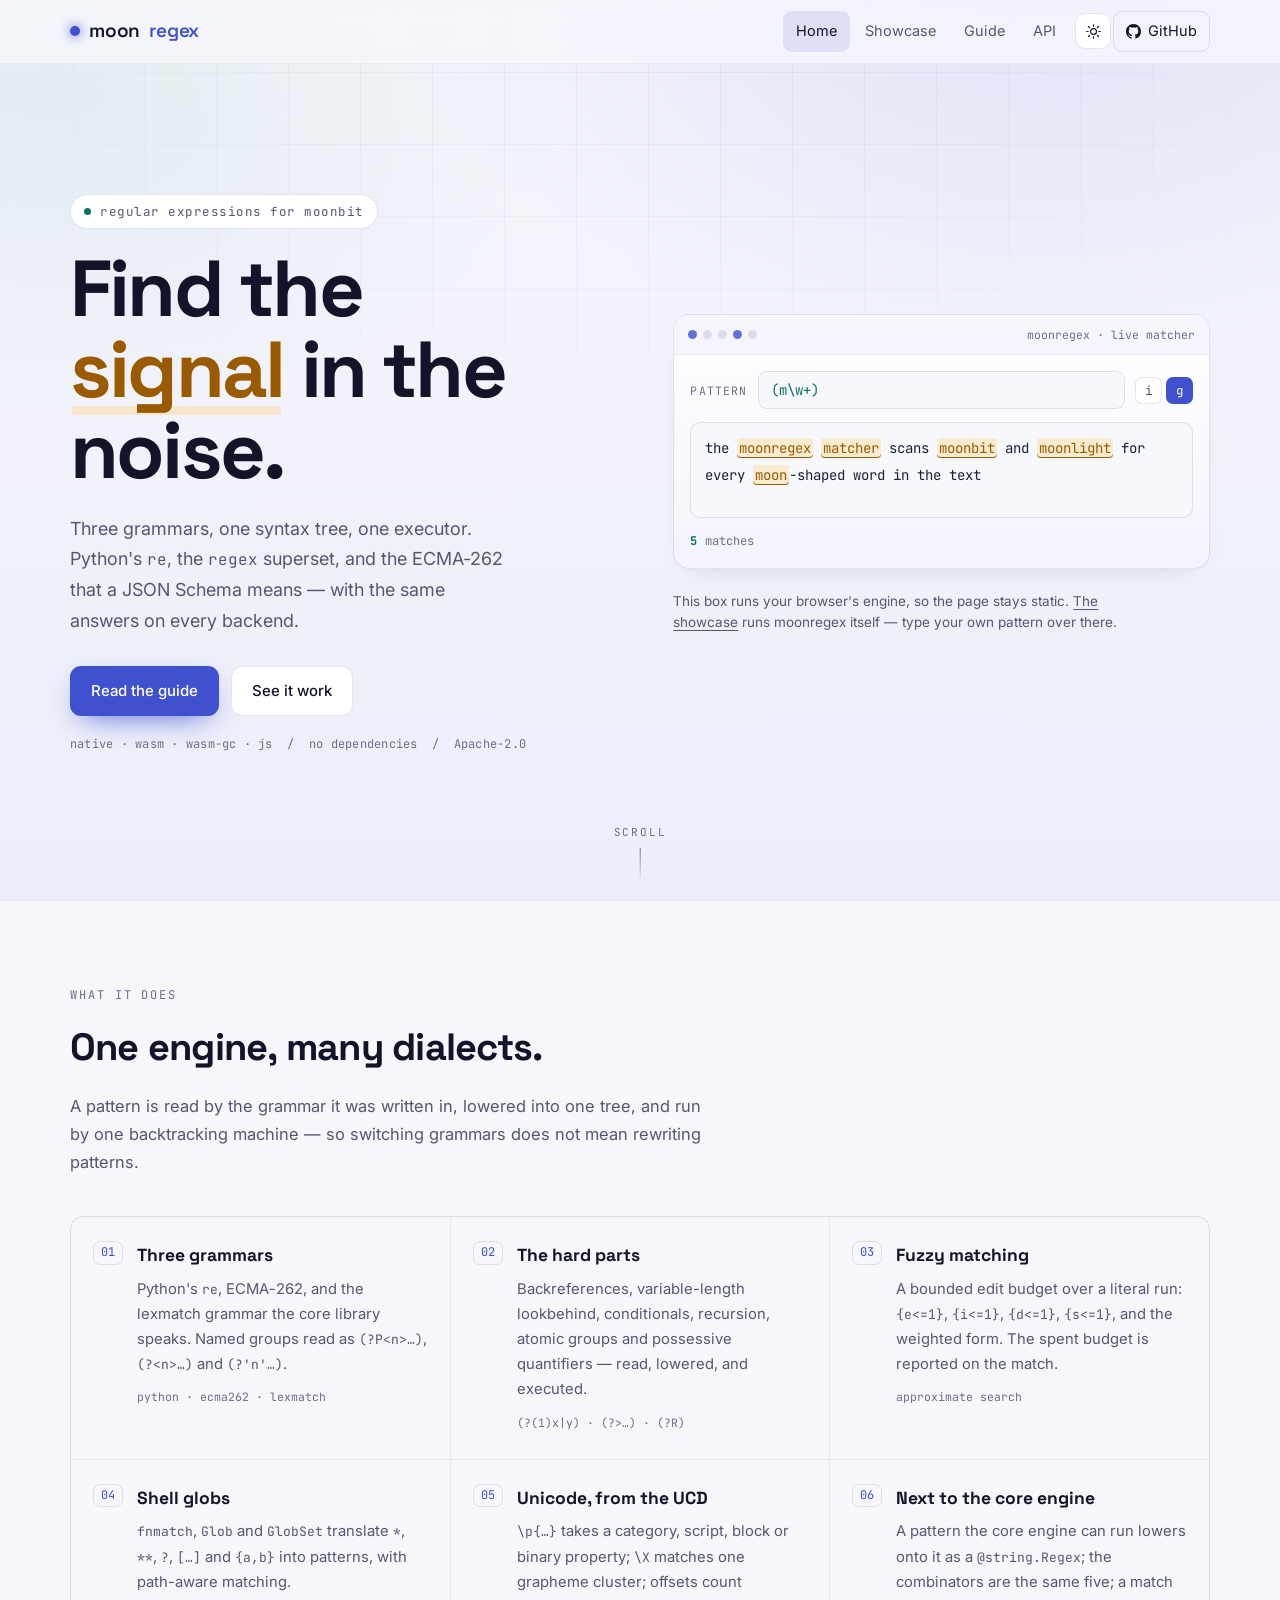
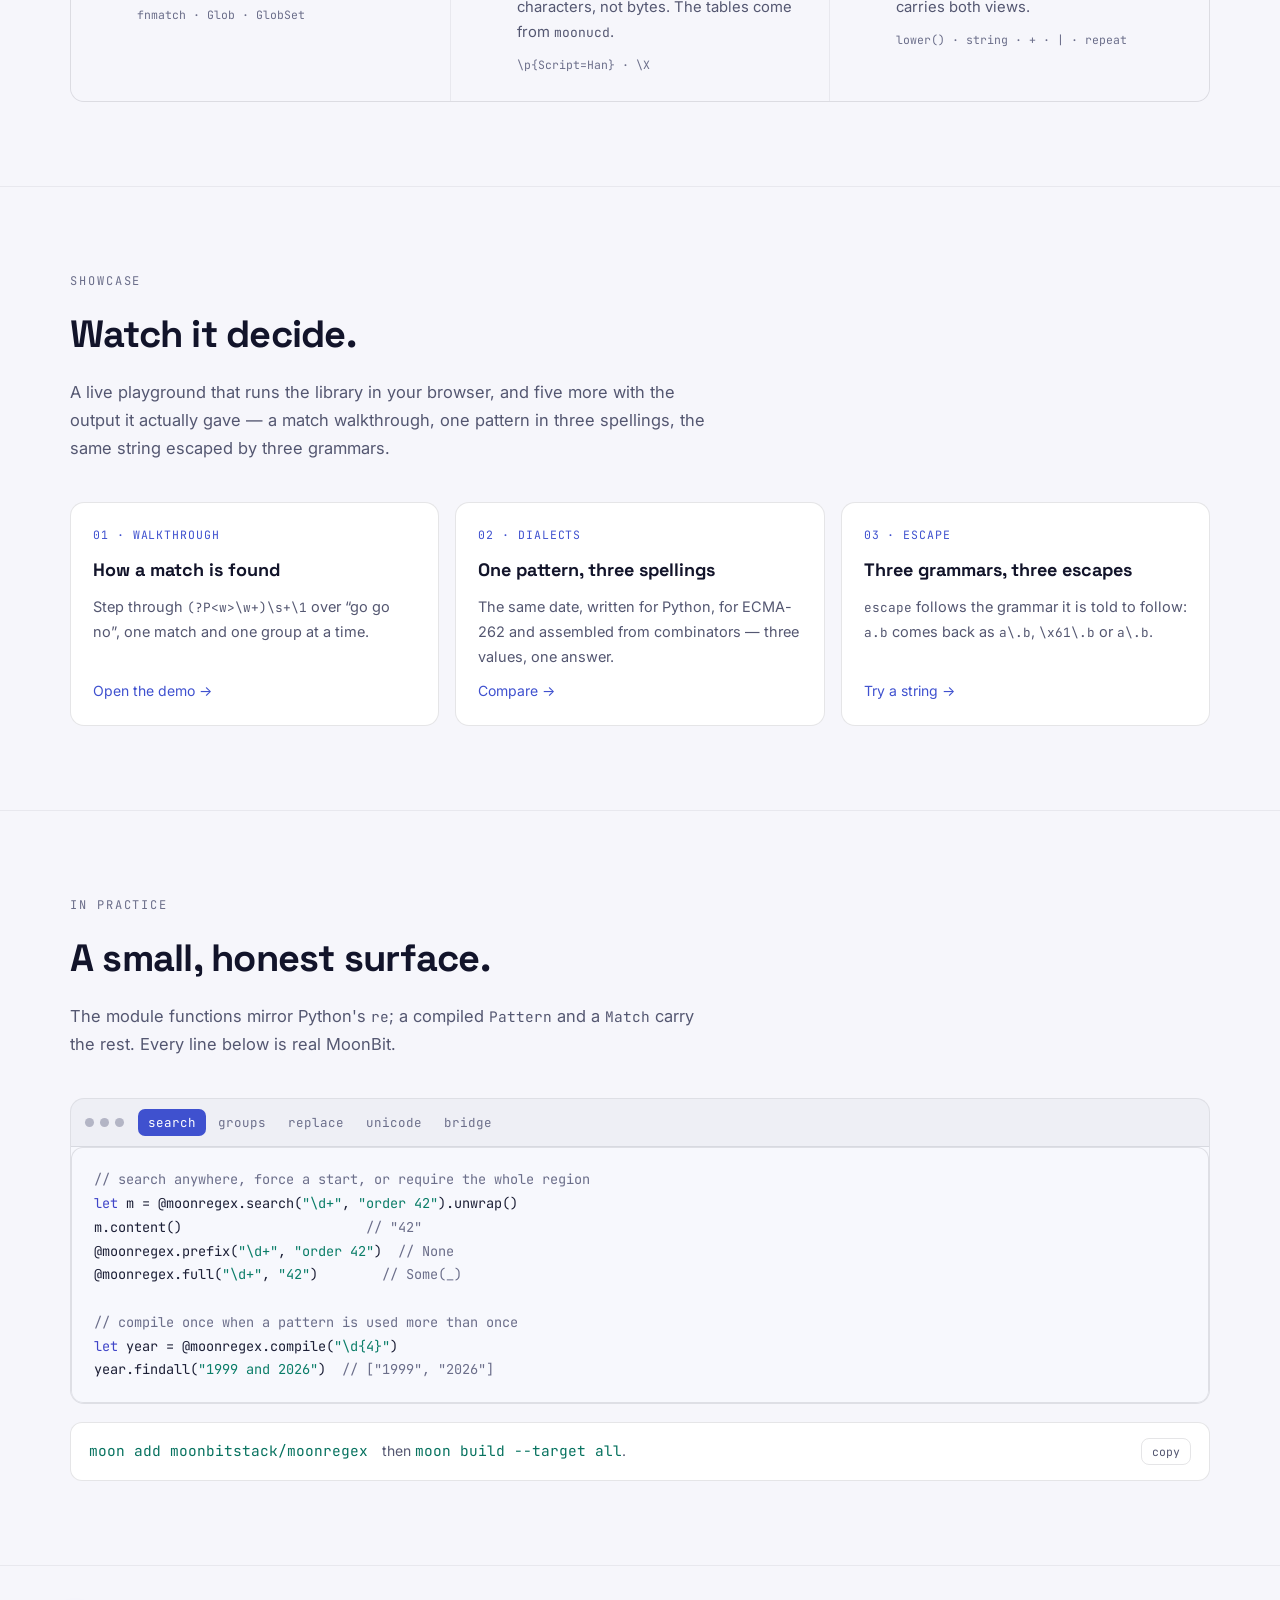
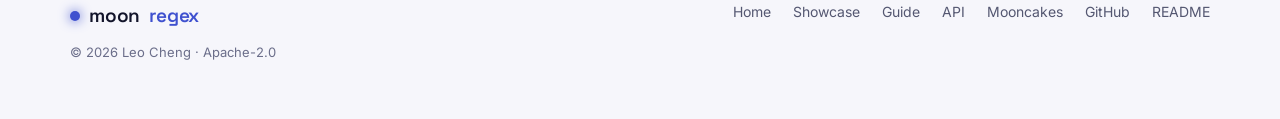
==== commit 221ef0c5: "polish(site): a moon only at night, and one footer for every page. In day mode the decorative disc w" ====
--- a/docs/index.html
+++ b/docs/index.html
@@ -245,8 +245,9 @@
       <div class="foot-note">© 2026 Leo Cheng · Apache-2.0</div>
     </div>
     <div class="foot-links">
+      <a href="./index.html">Home</a>
+      <a href="./showcase.html">Showcase</a>
       <a href="./guide.html">Guide</a>
-      <a href="./showcase.html">Showcase</a>
       <a href="./api.html">API</a>
       <a href="https://mooncakes.io/docs/moonbitstack/moonregex">Mooncakes</a>
       <a href="https://github.com/moonbitstack/moonregex">GitHub</a>
--- a/docs/assets/site.css
+++ b/docs/assets/site.css
@@ -184,11 +184,9 @@
     inset -18px -22px 46px rgba(60, 70, 140, 0.35);
   opacity: 0.9;
 }
-[data-theme="light"] .moon {
-  background: radial-gradient(circle at 34% 30%, #ffffff 0%, #f2f0e4 40%, #ddd8c4 70%, #c3bda6 100%);
-  box-shadow: 0 0 70px 18px rgba(200, 190, 150, 0.35), inset -14px -18px 40px rgba(150, 140, 110, 0.25);
-  opacity: 0.75;
-}
+/* By day the page is paper, and a pale disc on paper reads as a table-tennis
+   ball rather than a moon: the sky keeps its moon only at night. */
+[data-theme="light"] .moon { display: none; }
 @media (width <= 900px) { .moon { display: none; } }
 
 /* ---------- nav ---------- */
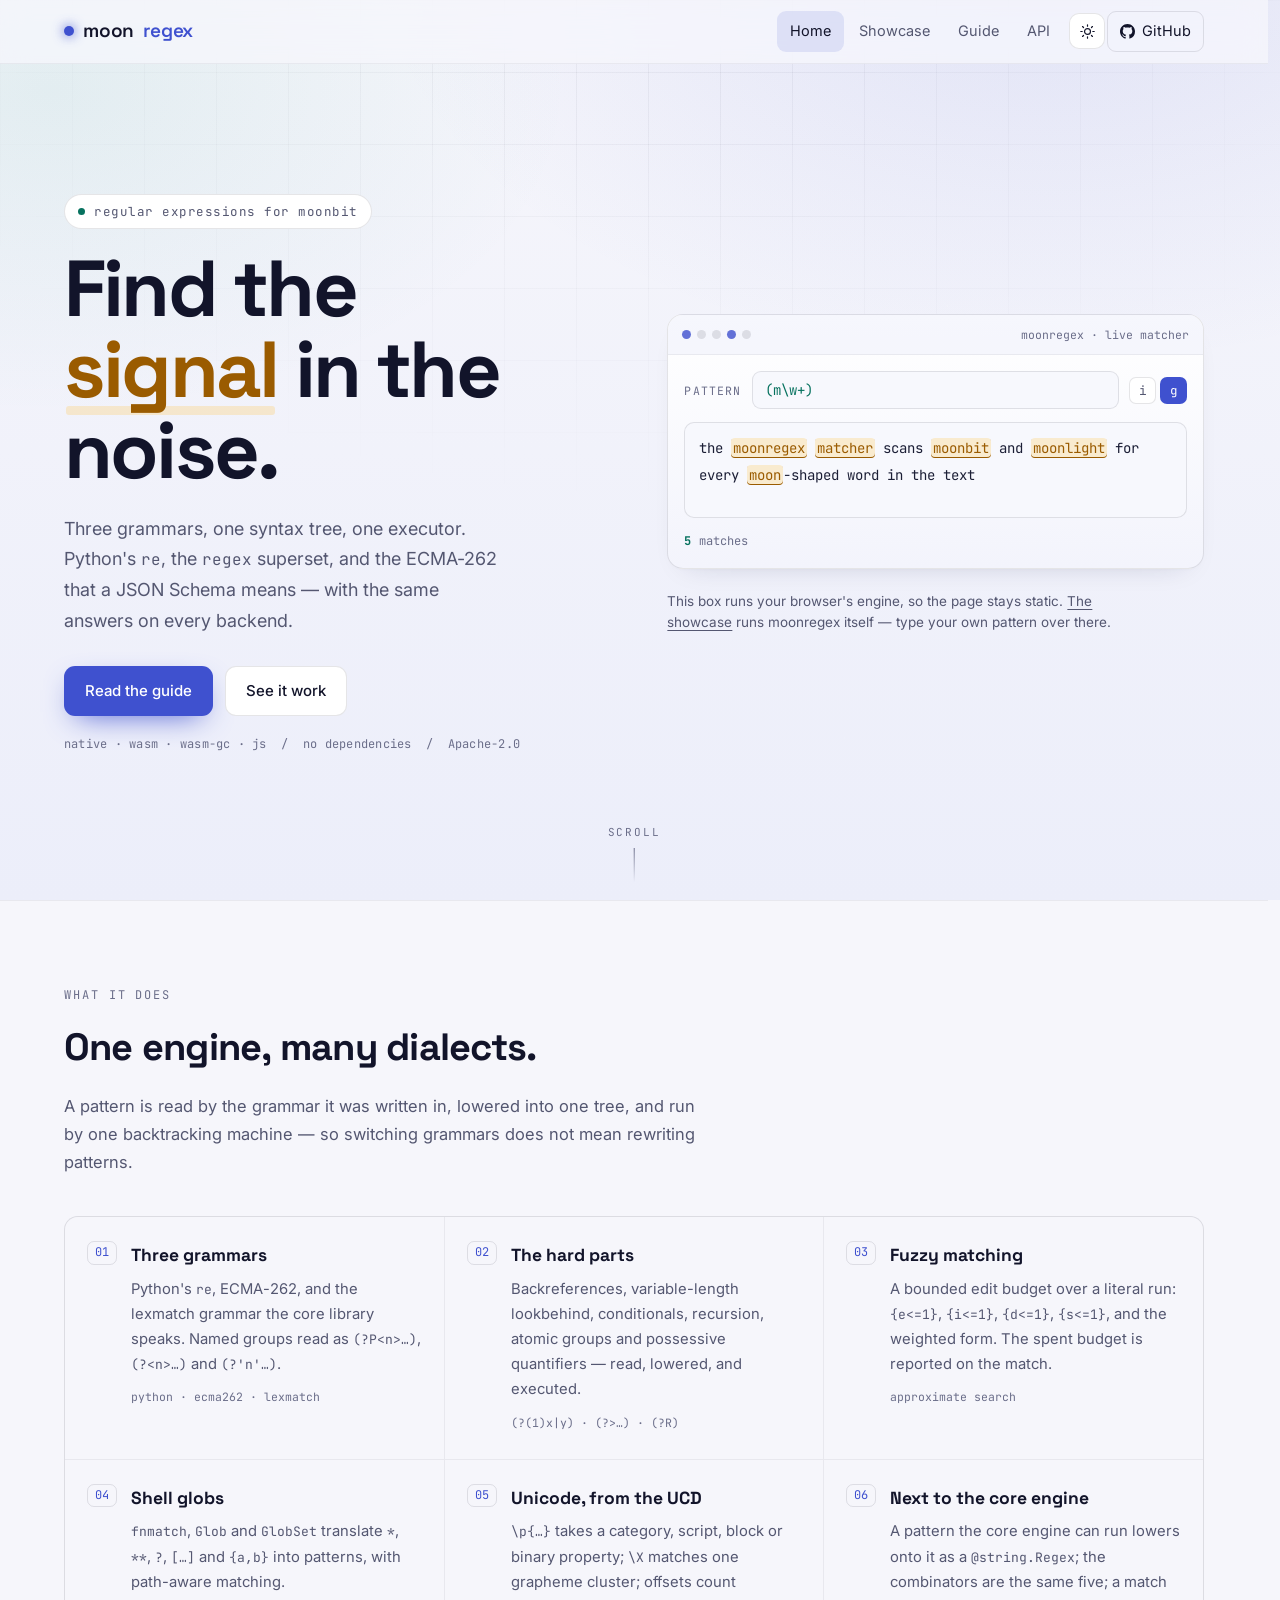
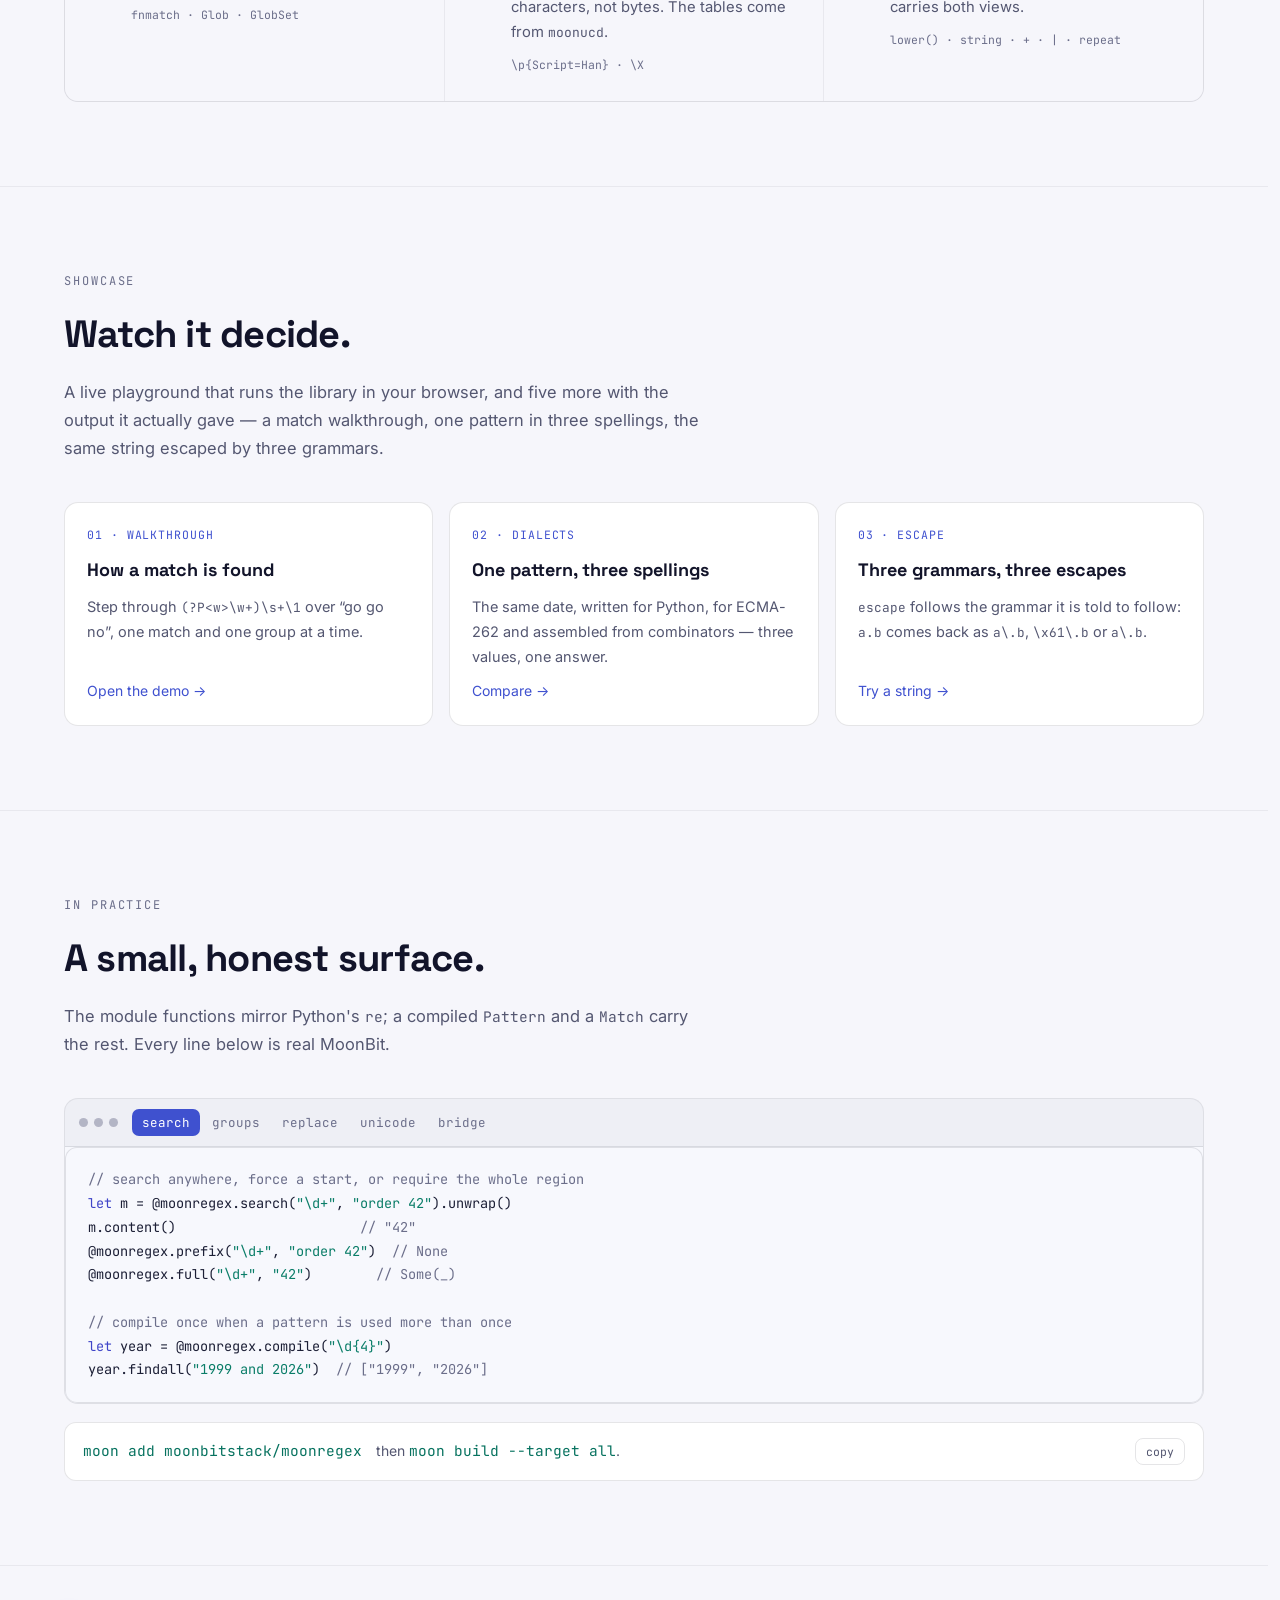
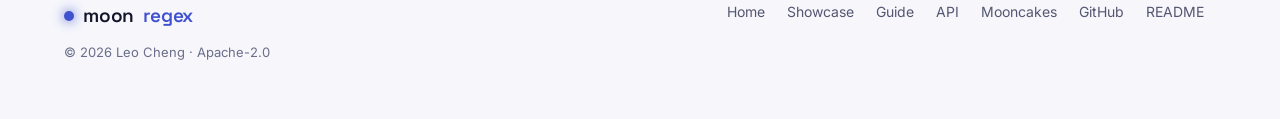
==== commit b0e36e1f: "docs(moonregex): the page scroll bar shows while the page moves or under the pointer and hides a mom" ====
--- a/docs/index.html
+++ b/docs/index.html
@@ -10,6 +10,7 @@
 <link rel="preconnect" href="https://fonts.gstatic.com" crossorigin />
 <link href="https://fonts.googleapis.com/css2?family=Space+Grotesk:wght@400;500;600;700&family=JetBrains+Mono:wght@400;500;700&family=Inter:wght@400;500;600&display=swap" rel="stylesheet" />
 <link rel="stylesheet" href="./assets/site.css" />
+<script type="module" src="assets/scrollbar.js"></script>
 <script>
   // Set the theme before the first paint, so there is no flash of the wrong one.
   (function () {
--- a/docs/assets/site.css
+++ b/docs/assets/site.css
@@ -29,9 +29,16 @@
   --c-com: #85839f;
   --c-num: #ffc857;
 
-  --sb-track: #0a0c17;
-  --sb-thumb: #24284a;
-  --sb-thumb-hover: #333a66;
+  /* Scrollbars are painted from `--sb-*`; `--sb-*-base` is what the theme
+     actually wants. The split exists so the page's own bar can be emptied at
+     scroll 0 without emptying every content scroller with it — see the reveal
+     rule further down. */
+  --sb-track-base: #05070f;
+  --sb-thumb-base: #555fa0;
+  --sb-thumb-hover-base: #6a75b9;
+  --sb-track: var(--sb-track-base);
+  --sb-thumb: var(--sb-thumb-base);
+  --sb-thumb-hover: var(--sb-thumb-hover-base);
 
   /* A card's shadow is a token: on a dark page it has to be a wide, low
      black blur, on a light one a tight, faint blue one — the same rule would
@@ -80,9 +87,9 @@
   --shadow-raise: 0 14px 30px -22px rgba(21, 26, 62, 0.28);
   --shadow-nav: 0 8px 22px -18px rgba(21, 26, 62, 0.35);
 
-  --sb-track: #eceefa;
-  --sb-thumb: #c3c7de;
-  --sb-thumb-hover: #a8adcb;
+  --sb-track-base: #e2e5f4;
+  --sb-thumb-base: #7881ad;
+  --sb-thumb-hover-base: #5f6899;
 
   --glow-a: rgba(63, 81, 207, 0.12);
   --glow-b: rgba(10, 143, 122, 0.08);
@@ -93,20 +100,71 @@
 
 html {
   scroll-behavior: smooth;
-  scrollbar-width: thin;
-  scrollbar-color: var(--sb-thumb) var(--sb-track);
+  /* Reserve the strip whether or not the page scrolls, so a page that grows
+     (the playground's results, say) never shifts sideways when the bar
+     appears. */
+  scrollbar-gutter: stable;
+}
+
+/* Firefox has no `::-webkit-scrollbar`, so it gets the two standard
+   properties. Chrome honours them *as well as* the pseudo-elements and ends up
+   painting a second, thinner bar inside the same gutter — two stubs at the top
+   and bottom of the page that make the scrollbar look broken. One path or the
+   other, never both. `body` is named because the page's `overflow-x` hands the
+   viewport scroll to the body box, and the bar is then resolved there. */
+@supports not selector(::-webkit-scrollbar) {
+  html, body {
+    scrollbar-width: thin;
+    scrollbar-color: var(--sb-thumb) var(--sb-track);
+  }
+  pre, .term pre, .sig {
+    scrollbar-width: thin;
+    scrollbar-color: var(--sb-thumb) transparent;
+  }
 }
 
 /* Our scrollbar, not the system's. Every scroller in the site gets it. */
-::-webkit-scrollbar { width: 10px; height: 10px; }
+::-webkit-scrollbar { width: 12px; height: 12px; }
 ::-webkit-scrollbar-track { background: var(--sb-track); }
 ::-webkit-scrollbar-thumb {
   background: var(--sb-thumb);
-  border-radius: 999px;
+  /* The border is the track's colour, so the thumb reads as a rounded bar set
+     into the channel. (A transparent border with `background-clip` looks
+     tidier in theory but Chrome paints two stubs at the ends of the bar and
+     leaves the thumb floating 13px below the top — which is exactly what makes
+     a scrollbar look missing at the top of a page.) */
   border: 2px solid var(--sb-track);
+  border-radius: 6px;
 }
 ::-webkit-scrollbar-thumb:hover { background: var(--sb-thumb-hover); }
 ::-webkit-scrollbar-corner { background: var(--sb-track); }
+/* No arrow buttons: Chrome draws them on Windows, and a 3px stub above the
+   thumb reads as a second, broken scrollbar. */
+::-webkit-scrollbar-button { display: none; width: 0; height: 0; }
+
+/* At the very top of a page the page's own bar empties out, so the opening
+   frame is one unbroken surface; it fills back in on the first pixel of scroll
+   (`html.is-scrolled`, set by site.js) and empties again at 0. Only paint
+   changes — the bar keeps its 12px, so nothing moves.
+
+   The emptying is done through the tokens, not by qualifying the
+   `::-webkit-scrollbar-*` selectors with `html:not(.is-scrolled)`: Chrome
+   resolves those per scroller and drops the entire bar as soon as a scoped
+   rule meets the unscoped width rule, which leaves the page with no visible
+   scrollbar at all once you scroll. */
+html:not(.is-scrolled) {
+  --sb-track: transparent;
+  --sb-thumb: transparent;
+  --sb-thumb-hover: transparent;
+}
+
+/* Content scrollers keep their bar at every scroll position: they are content,
+   not the page. Each sheet that owns scrollers opts them back in. */
+pre, .sig {
+  --sb-track: var(--sb-track-base);
+  --sb-thumb: var(--sb-thumb-base);
+  --sb-thumb-hover: var(--sb-thumb-hover-base);
+}
 
 body {
   margin: 0;
@@ -117,7 +175,10 @@
   line-height: 1.7;
   -webkit-font-smoothing: antialiased;
   font-variant-ligatures: no-contextual;
+  /* `clip` does not make the body a scroll container the way `hidden` does
+     (the older value stays as the fallback). */
   overflow-x: hidden;
+  overflow-x: clip;
 }
 
 a { color: var(--accent); text-decoration: none; }
@@ -504,7 +565,6 @@
 }
 .tabs button.active { color: #0a0c18; background: var(--accent); }
 [data-theme="light"] .tabs button.active { color: #fff; }
-.term pre, pre, .sig { scrollbar-width: thin; scrollbar-color: var(--sb-thumb) transparent; }
 .term pre {
   margin: 0; padding: 20px 22px; overflow-x: auto;
   font-family: var(--mono); font-size: 13.6px; line-height: 1.75;
@@ -719,3 +779,12 @@
   .nav-tools .cta { padding: 7px 9px; }
   .nav-tools { gap: 4px; }
 }
+
+/* The page scroll bar shows while the page moves or under the pointer and
+   hides a moment after; it keeps its place, so nothing shifts. */
+@supports selector(::-webkit-scrollbar) {
+  html:not(.scrolling)::-webkit-scrollbar-thumb { background: transparent; border-color: transparent; box-shadow: none; }
+}
+@supports not selector(::-webkit-scrollbar) {
+  html:not(.scrolling) { scrollbar-color: transparent transparent; }
+}
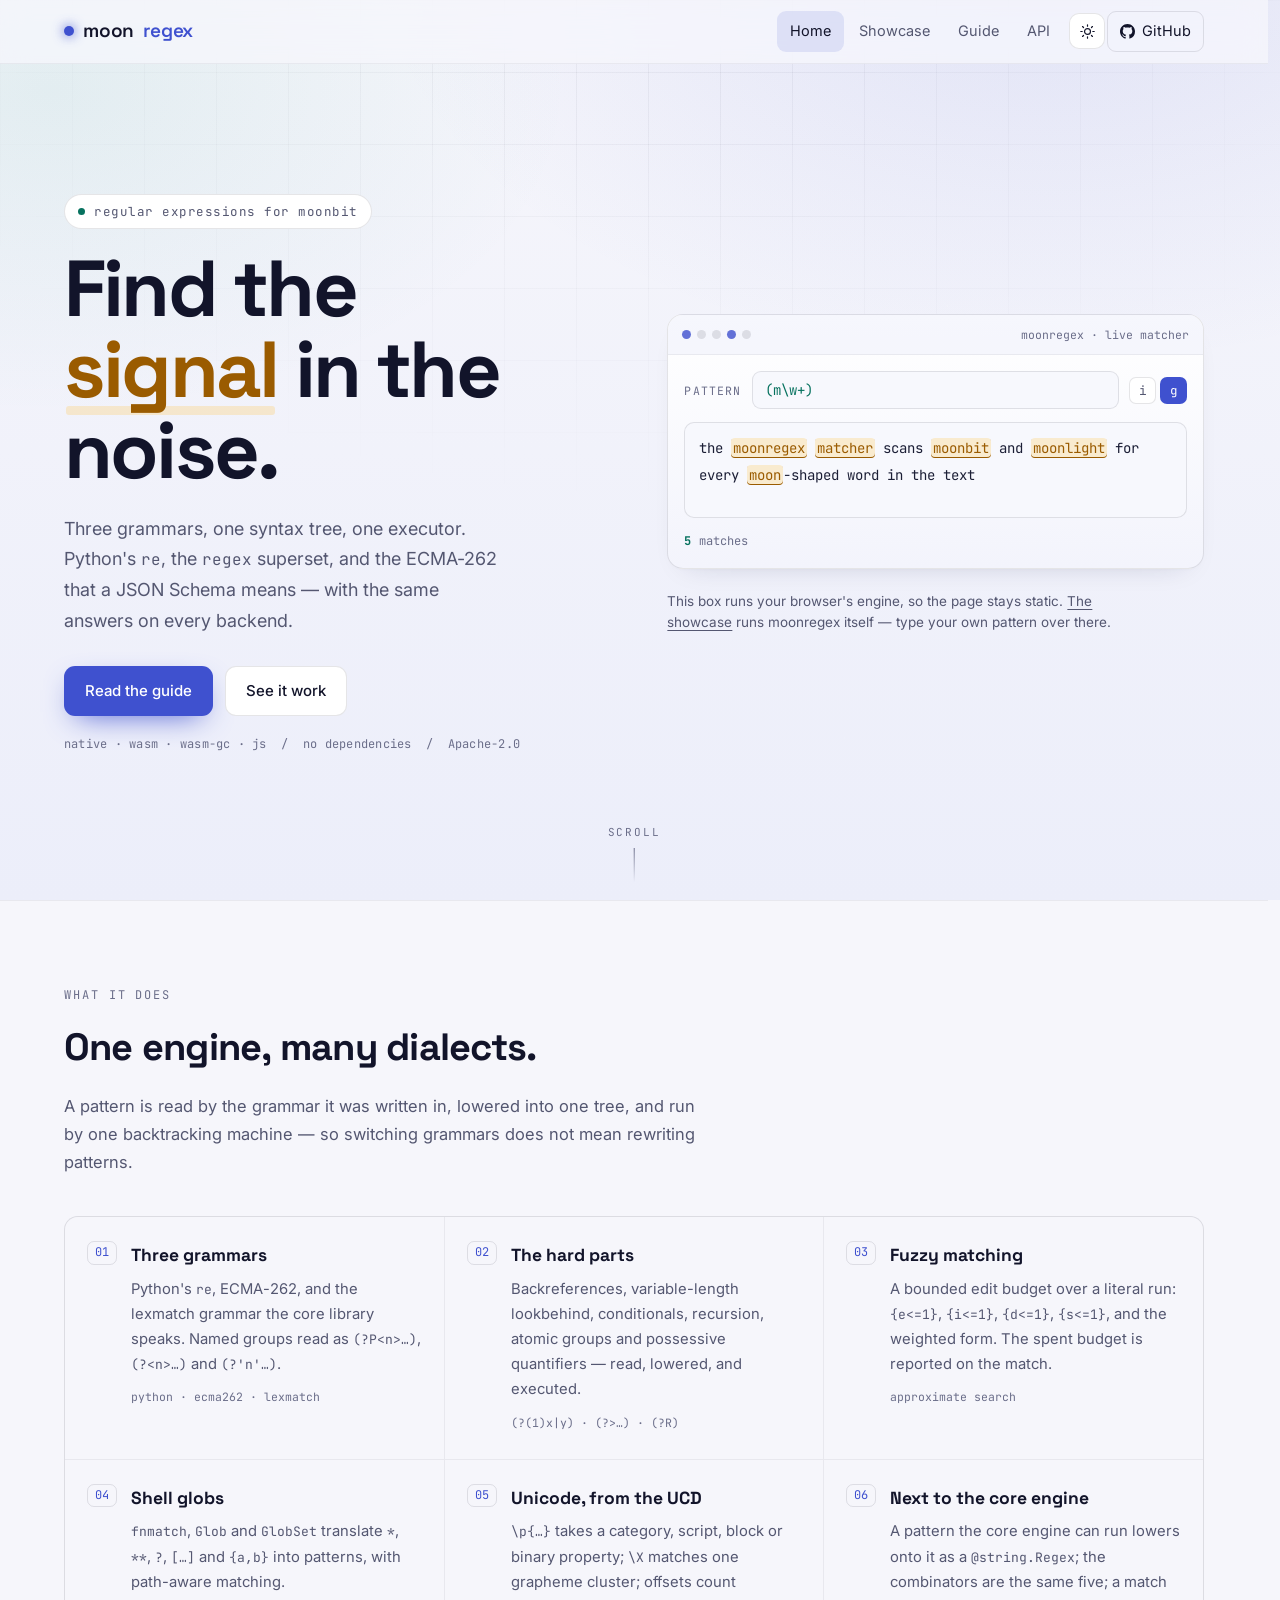
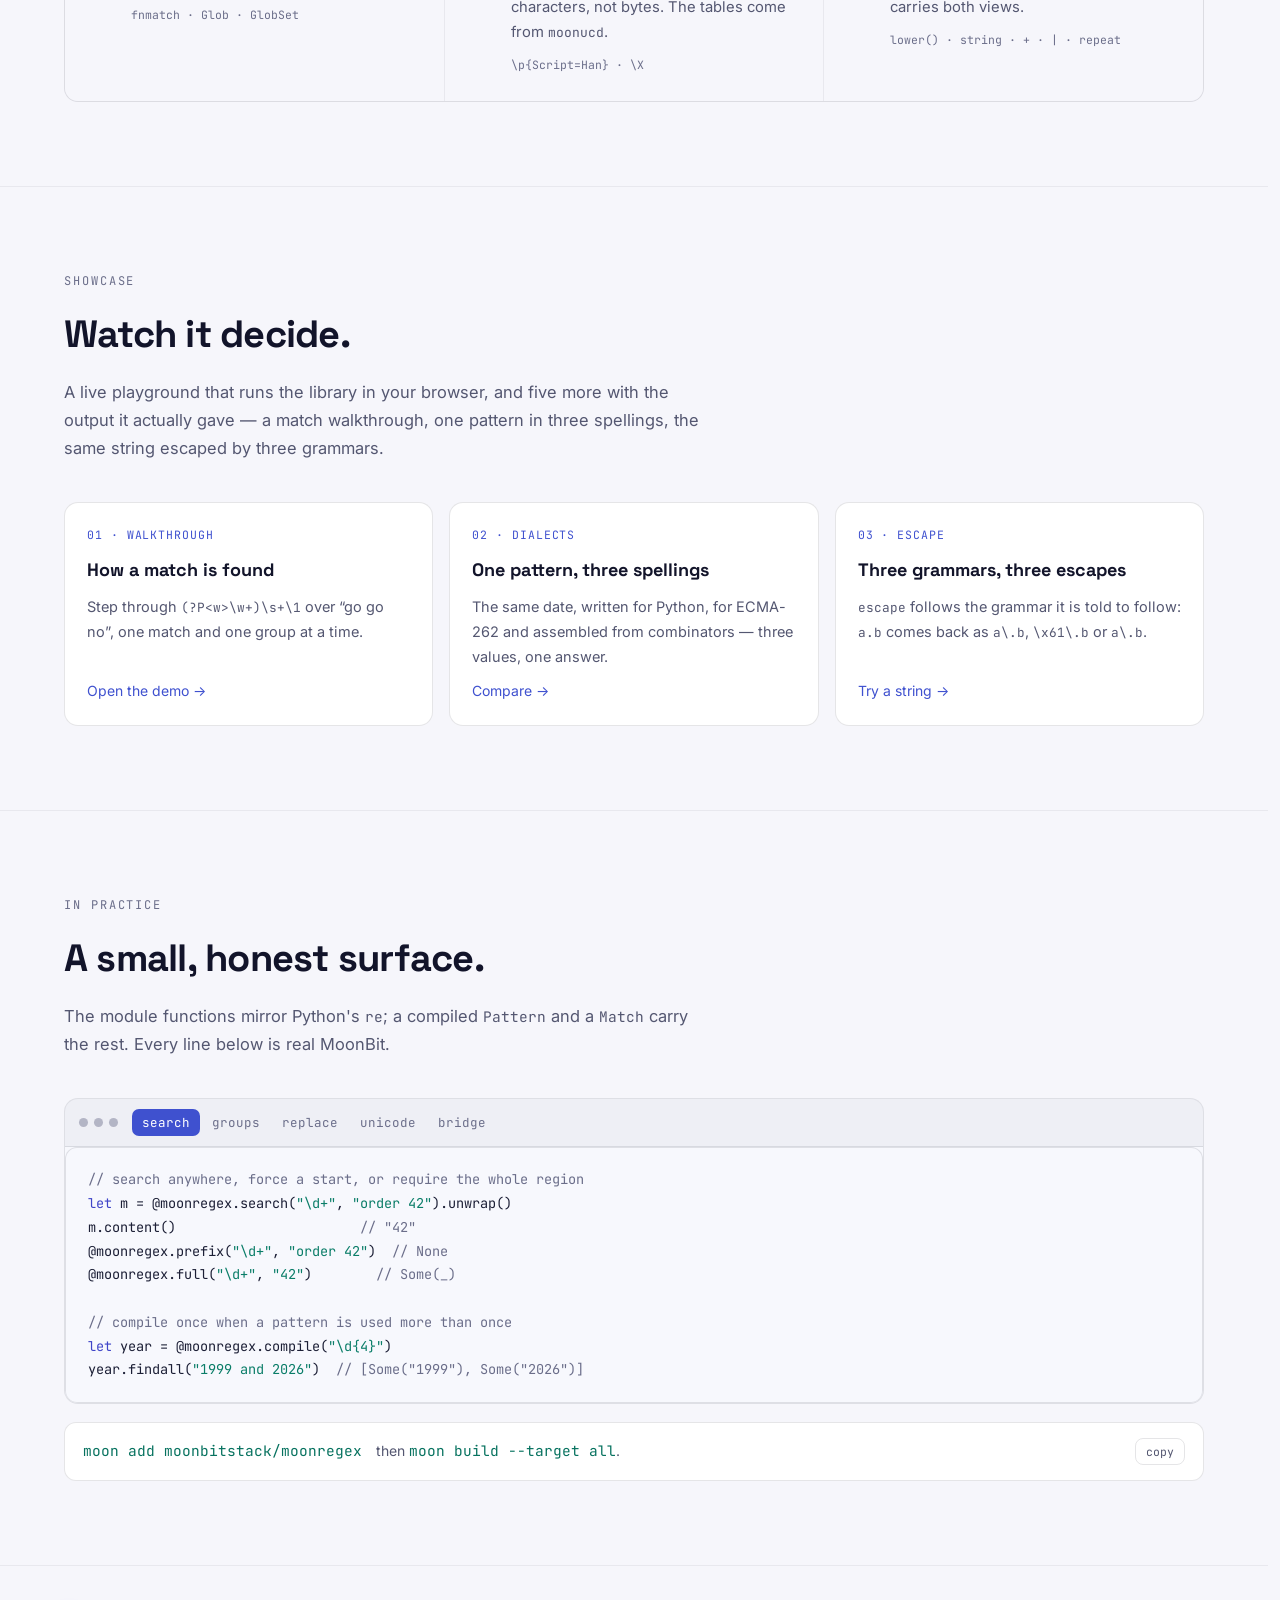
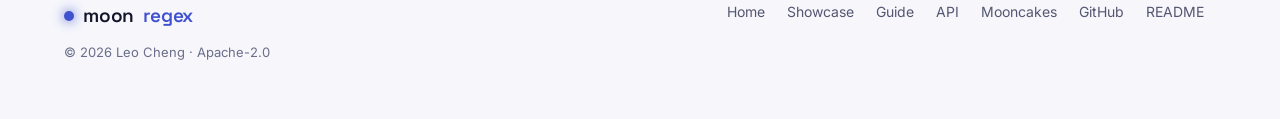
==== commit dd96ba11: "docs(moonregex): the guide and the home page show the answers the library gives. The three pages pri" ====
--- a/docs/index.html
+++ b/docs/index.html
@@ -10,7 +10,6 @@
 <link rel="preconnect" href="https://fonts.gstatic.com" crossorigin />
 <link href="https://fonts.googleapis.com/css2?family=Space+Grotesk:wght@400;500;600;700&family=JetBrains+Mono:wght@400;500;700&family=Inter:wght@400;500;600&display=swap" rel="stylesheet" />
 <link rel="stylesheet" href="./assets/site.css" />
-<script type="module" src="assets/scrollbar.js"></script>
 <script>
   // Set the theme before the first paint, so there is no flash of the wrong one.
   (function () {
@@ -268,7 +267,7 @@
 '\n' +
 '<span class="c-com">// compile once when a pattern is used more than once</span>\n' +
 '<span class="c-kw">let</span> year = @moonregex.compile(<span class="c-str">"\\d{4}"</span>)\n' +
-'year.findall(<span class="c-str">"1999 and 2026"</span>)  <span class="c-com">// ["1999", "2026"]</span>',
+'year.findall(<span class="c-str">"1999 and 2026"</span>)  <span class="c-com">// [Some("1999"), Some("2026")]</span>',
 
     groups:
 '<span class="c-com">// a group answers to its number and to its name</span>\n' +
@@ -280,7 +279,7 @@
 '\n' +
 '<span class="c-com">// two or more groups: findall has to be told which one</span>\n' +
 '@moonregex.findall(<span class="c-str">"(\\w+)=(\\d+)"</span>, <span class="c-str">"a=1"</span>)                 <span class="c-com">// raises Ambiguous</span>\n' +
-'@moonregex.findall(<span class="c-str">"(\\w+)=(\\d+)"</span>, <span class="c-str">"a=1"</span>, group=Num(n=<span class="c-num">1</span>))  <span class="c-com">// ["a"]</span>',
+'@moonregex.findall(<span class="c-str">"(\\w+)=(\\d+)"</span>, <span class="c-str">"a=1"</span>, group=Num(n=<span class="c-num">1</span>))  <span class="c-com">// [Some("a")]</span>',
 
     replace:
 '<span class="c-com">// a template, a format string, or a function</span>\n' +
@@ -289,12 +288,12 @@
 '@moonregex.subf(<span class="c-str">"\\d+"</span>, <span class="c-str">"[{0}]"</span>, <span class="c-str">"n 42"</span>)           <span class="c-com">// "n [42]"</span>\n' +
 '\n' +
 '<span class="c-com">// or compute the replacement from the match</span>\n' +
-'@moonregex.sub_with(<span class="c-str">"\\d+"</span>, m =&gt; <span class="c-str">"&lt;"</span> + m.content() + <span class="c-str">"&gt;"</span>, <span class="c-str">"a1b"</span>)  <span class="c-com">// "a&lt;1&gt;b"</span>',
+'@moonregex.sub_with(<span class="c-str">"\\d+"</span>, m =&gt; <span class="c-str">"&lt;"</span> + m.content().to_owned() + <span class="c-str">"&gt;"</span>, <span class="c-str">"a1b"</span>)  <span class="c-com">// "a&lt;1&gt;b"</span>',
 
     unicode:
 '<span class="c-com">// properties, by category, script, block or binary property</span>\n' +
-'@moonregex.findall(<span class="c-str">"\\p{Lu}\\p{Ll}+"</span>, <span class="c-str">"Paris and Αθήνα"</span>)  <span class="c-com">// ["Paris", "Αθήνα"]</span>\n' +
-'@moonregex.compile(<span class="c-str">"\\p{Script=Han}+"</span>).findall(<span class="c-str">"漢字 and kana"</span>)  <span class="c-com">// ["漢字"]</span>\n' +
+'@moonregex.findall(<span class="c-str">"\\p{Lu}\\p{Ll}+"</span>, <span class="c-str">"Paris and Αθήνα"</span>)  <span class="c-com">// [Some("Paris"), Some("Αθήνα")]</span>\n' +
+'@moonregex.compile(<span class="c-str">"\\p{Script=Han}+"</span>).findall(<span class="c-str">"漢字 and kana"</span>)  <span class="c-com">// [Some("漢字")]</span>\n' +
 '\n' +
 '<span class="c-com">// one grapheme cluster: a letter with its accents is one match</span>\n' +
 '<span class="c-kw">let</span> x = @moonregex.compile(<span class="c-str">"\\X"</span>)\n' +
@@ -302,9 +301,9 @@
 
     bridge:
 '<span class="c-com">// the same five combinators core has, and the same meaning</span>\n' +
-'<span class="c-kw">let</span> date = @moonregex.Pattern::string(<span class="c-str">"\\d{4}"</span>).capture(<span class="c-str">"year"</span>) +\n' +
+'<span class="c-kw">let</span> date = @moonregex.compile(<span class="c-str">"\\d{4}"</span>).capture(<span class="c-str">"year"</span>) +\n' +
 '  @moonregex.Pattern::string(<span class="c-str">"-"</span>) +\n' +
-'  @moonregex.Pattern::string(<span class="c-str">"\\d{2}"</span>).capture(<span class="c-str">"month"</span>)\n' +
+'  @moonregex.compile(<span class="c-str">"\\d{2}"</span>).capture(<span class="c-str">"month"</span>)\n' +
 '\n' +
 '<span class="c-com">// and it can still be handed to the core engine</span>\n' +
 '<span class="c-kw">match</span> date.lower() {\n' +
--- a/docs/assets/site.css
+++ b/docs/assets/site.css
@@ -29,10 +29,6 @@
   --c-com: #85839f;
   --c-num: #ffc857;
 
-  /* Scrollbars are painted from `--sb-*`; `--sb-*-base` is what the theme
-     actually wants. The split exists so the page's own bar can be emptied at
-     scroll 0 without emptying every content scroller with it — see the reveal
-     rule further down. */
   --sb-track-base: #05070f;
   --sb-thumb-base: #555fa0;
   --sb-thumb-hover-base: #6a75b9;
@@ -142,30 +138,6 @@
    thumb reads as a second, broken scrollbar. */
 ::-webkit-scrollbar-button { display: none; width: 0; height: 0; }
 
-/* At the very top of a page the page's own bar empties out, so the opening
-   frame is one unbroken surface; it fills back in on the first pixel of scroll
-   (`html.is-scrolled`, set by site.js) and empties again at 0. Only paint
-   changes — the bar keeps its 12px, so nothing moves.
-
-   The emptying is done through the tokens, not by qualifying the
-   `::-webkit-scrollbar-*` selectors with `html:not(.is-scrolled)`: Chrome
-   resolves those per scroller and drops the entire bar as soon as a scoped
-   rule meets the unscoped width rule, which leaves the page with no visible
-   scrollbar at all once you scroll. */
-html:not(.is-scrolled) {
-  --sb-track: transparent;
-  --sb-thumb: transparent;
-  --sb-thumb-hover: transparent;
-}
-
-/* Content scrollers keep their bar at every scroll position: they are content,
-   not the page. Each sheet that owns scrollers opts them back in. */
-pre, .sig {
-  --sb-track: var(--sb-track-base);
-  --sb-thumb: var(--sb-thumb-base);
-  --sb-thumb-hover: var(--sb-thumb-hover-base);
-}
-
 body {
   margin: 0;
   background: var(--bg);
@@ -737,7 +709,13 @@
   .side h4 { display: none; }
   .side ol, .side ul {
     display: flex; gap: 6px; margin: 0; padding: 2px 0;
-    overflow-x: auto; scrollbar-width: none;
+    overflow-x: auto;
+  }
+
+  @supports not selector(::-webkit-scrollbar) {
+    .side ol, .side ul {
+      scrollbar-width: none;
+    }
   }
   .side ol::-webkit-scrollbar, .side ul::-webkit-scrollbar { display: none; }
   .side ul { margin-top: 8px; }
@@ -779,12 +757,3 @@
   .nav-tools .cta { padding: 7px 9px; }
   .nav-tools { gap: 4px; }
 }
-
-/* The page scroll bar shows while the page moves or under the pointer and
-   hides a moment after; it keeps its place, so nothing shifts. */
-@supports selector(::-webkit-scrollbar) {
-  html:not(.scrolling)::-webkit-scrollbar-thumb { background: transparent; border-color: transparent; box-shadow: none; }
-}
-@supports not selector(::-webkit-scrollbar) {
-  html:not(.scrolling) { scrollbar-color: transparent transparent; }
-}
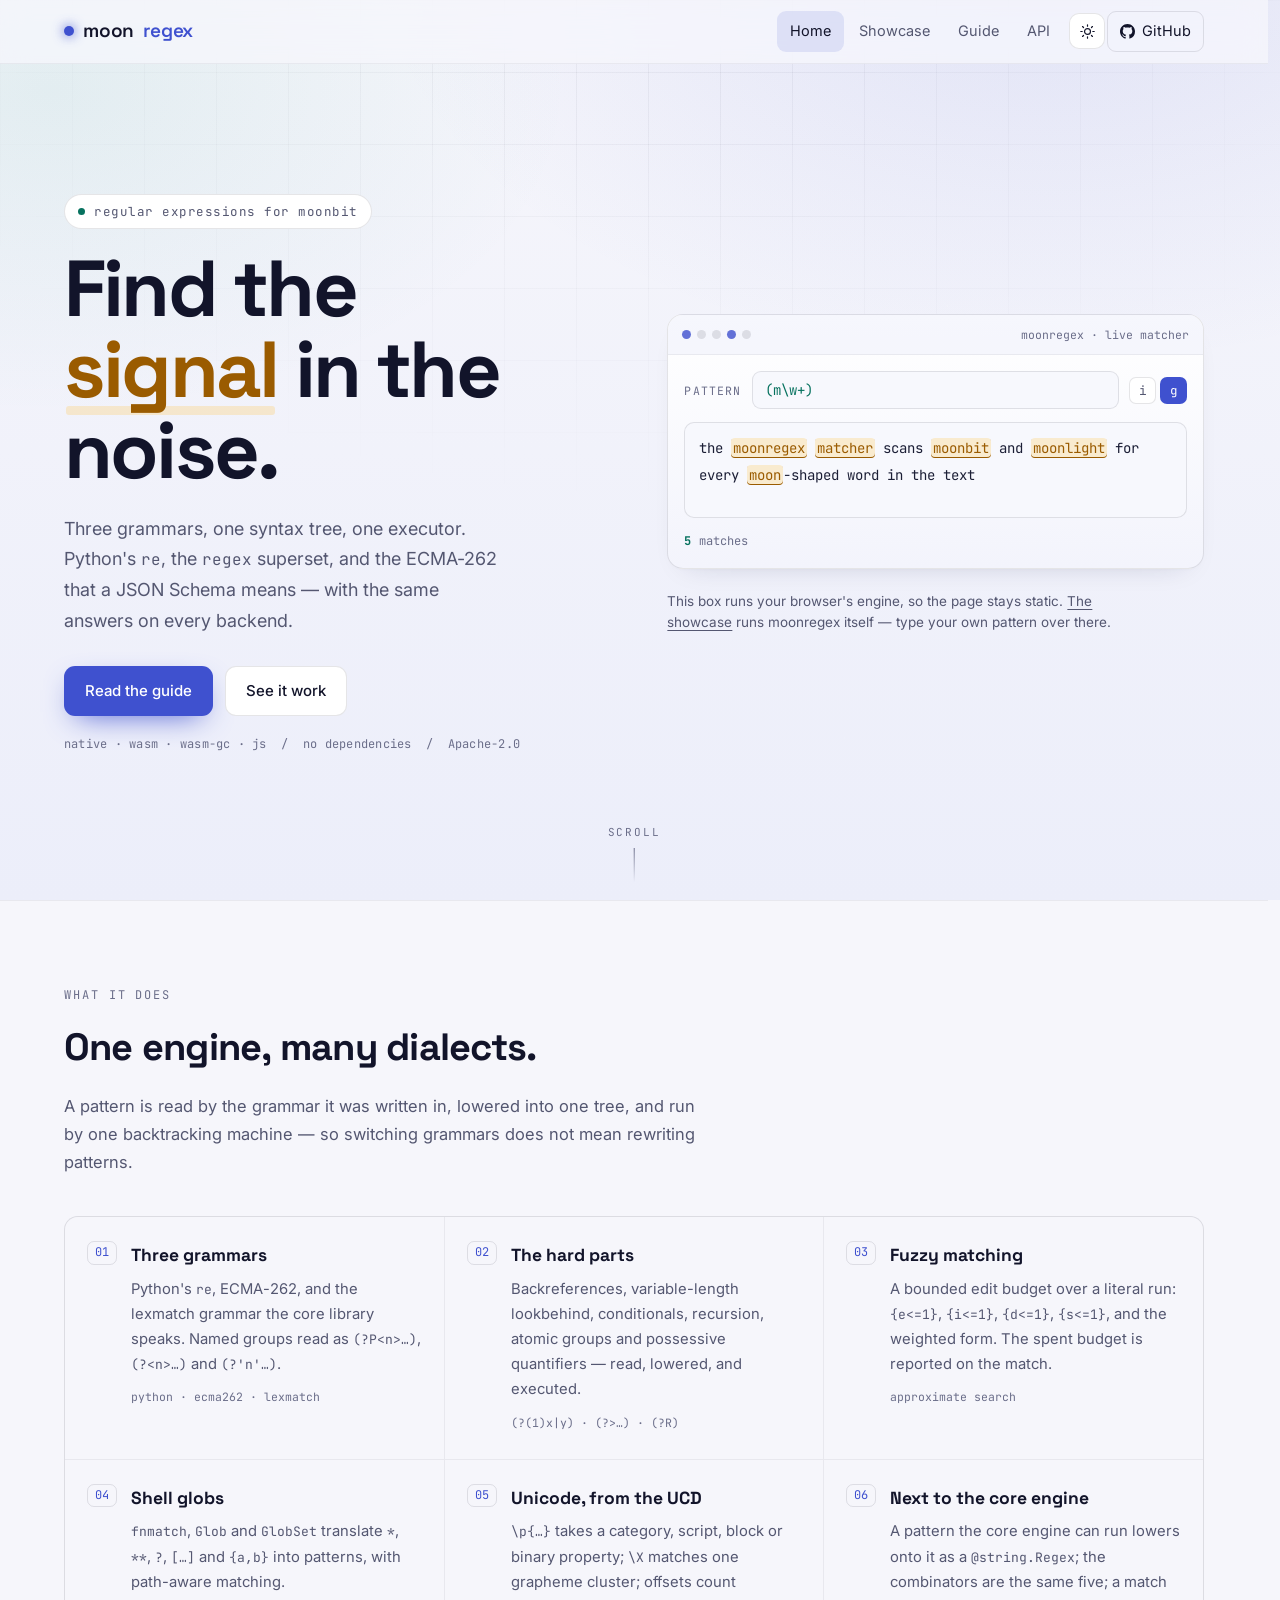
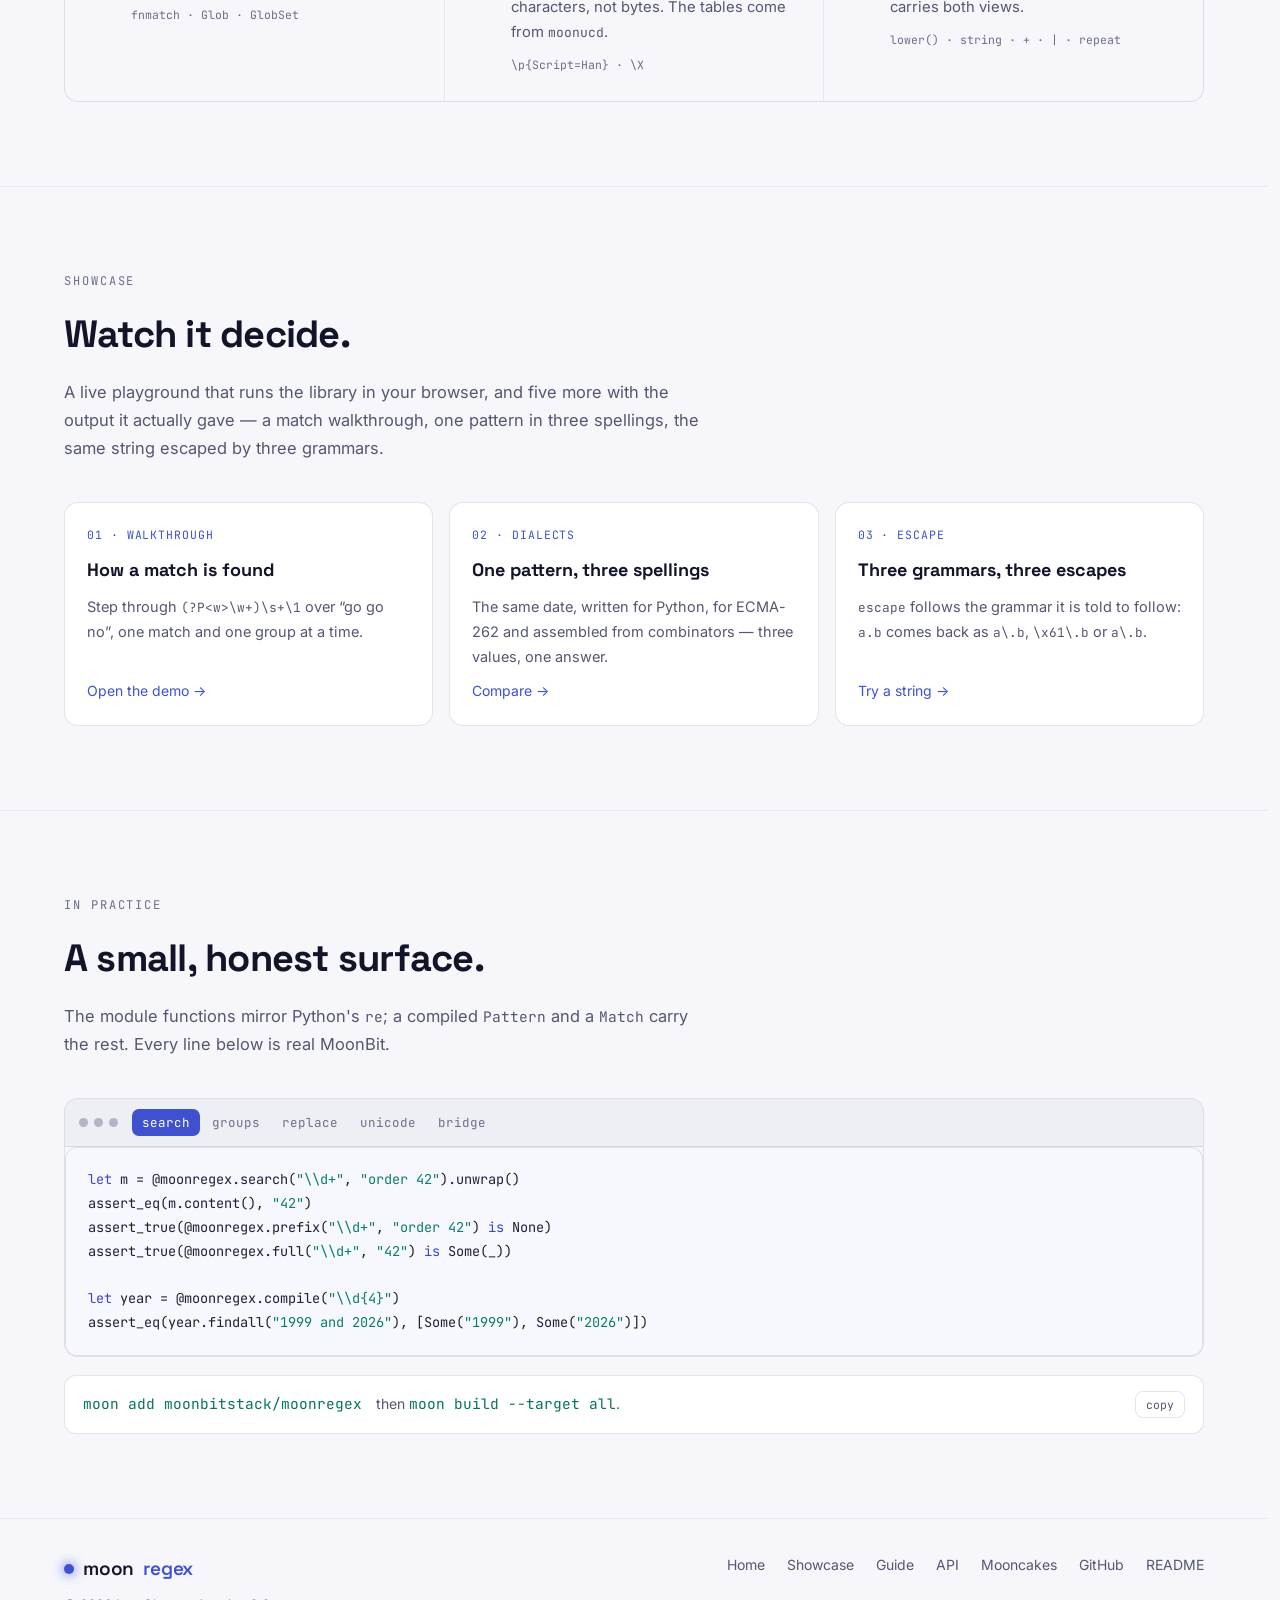
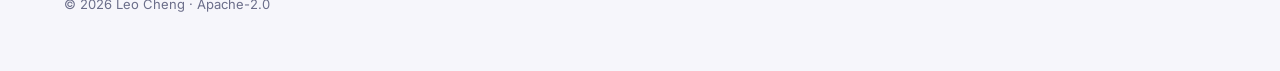
==== commit ef60d111: "feat(moonregex): the pages print code the tests run, not code that merely looks right. The guide, th" ====
--- a/docs/index.html
+++ b/docs/index.html
@@ -259,57 +259,62 @@
 <script>
   window.MOONREGEX_CODE = {
     search:
-'<span class="c-com">// search anywhere, force a start, or require the whole region</span>\n' +
-'<span class="c-kw">let</span> m = @moonregex.search(<span class="c-str">"\\d+"</span>, <span class="c-str">"order 42"</span>).unwrap()\n' +
-'m.content()                       <span class="c-com">// "42"</span>\n' +
-'@moonregex.prefix(<span class="c-str">"\\d+"</span>, <span class="c-str">"order 42"</span>)  <span class="c-com">// None</span>\n' +
-'@moonregex.full(<span class="c-str">"\\d+"</span>, <span class="c-str">"42"</span>)        <span class="c-com">// Some(_)</span>\n' +
-'\n' +
-'<span class="c-com">// compile once when a pattern is used more than once</span>\n' +
-'<span class="c-kw">let</span> year = @moonregex.compile(<span class="c-str">"\\d{4}"</span>)\n' +
-'year.findall(<span class="c-str">"1999 and 2026"</span>)  <span class="c-com">// [Some("1999"), Some("2026")]</span>',
+      // docs:snippet index/search
+'<span class="c-kw">let</span> m = @moonregex.search(<span class="c-str">"\\\\d+"</span>, <span class="c-str">"order 42"</span>).unwrap()\n' +
+'assert_eq(m.content(), <span class="c-str">"42"</span>)\n' +
+'assert_true(@moonregex.prefix(<span class="c-str">"\\\\d+"</span>, <span class="c-str">"order 42"</span>) <span class="c-kw">is</span> None)\n' +
+'assert_true(@moonregex.full(<span class="c-str">"\\\\d+"</span>, <span class="c-str">"42"</span>) <span class="c-kw">is</span> Some(_))\n' +
+'\n' +
+'<span class="c-kw">let</span> year = @moonregex.compile(<span class="c-str">"\\\\d{4}"</span>)\n' +
+'assert_eq(year.findall(<span class="c-str">"1999 and 2026"</span>), [Some(<span class="c-str">"1999"</span>), Some(<span class="c-str">"2026"</span>)])\n',
+      // docs:end
 
     groups:
-'<span class="c-com">// a group answers to its number and to its name</span>\n' +
-'<span class="c-kw">let</span> p = @moonregex.compile(<span class="c-str">"(?&lt;year&gt;\\d{4})-(?&lt;month&gt;\\d{2})"</span>)\n' +
+      // docs:snippet index/groups
+'<span class="c-kw">let</span> p = @moonregex.compile(<span class="c-str">"(?&lt;year&gt;\\\\d{4})-(?&lt;month&gt;\\\\d{2})"</span>)\n' +
 '<span class="c-kw">let</span> m = p.search(<span class="c-str">"on 2026-10-28"</span>).unwrap()\n' +
-'m.group(<span class="c-num">1</span>)          <span class="c-com">// Some("2026")</span>\n' +
-'m.group(<span class="c-str">"month"</span>)  <span class="c-com">// Some("10")</span>\n' +
-'m[<span class="c-str">"year"</span>]       <span class="c-com">// Some("2026") — indexing is group</span>\n' +
-'\n' +
-'<span class="c-com">// two or more groups: findall has to be told which one</span>\n' +
-'@moonregex.findall(<span class="c-str">"(\\w+)=(\\d+)"</span>, <span class="c-str">"a=1"</span>)                 <span class="c-com">// raises Ambiguous</span>\n' +
-'@moonregex.findall(<span class="c-str">"(\\w+)=(\\d+)"</span>, <span class="c-str">"a=1"</span>, group=Num(n=<span class="c-num">1</span>))  <span class="c-com">// [Some("a")]</span>',
+'assert_eq(m.group(<span class="c-num">1</span>), Some(<span class="c-str">"2026"</span>))\n' +
+'assert_eq(m.group(<span class="c-str">"month"</span>), Some(<span class="c-str">"10"</span>))\n' +
+'assert_eq(m[<span class="c-str">"year"</span>], Some(<span class="c-str">"2026"</span>))\n' +
+'\n' +
+'<span class="c-kw">let</span> pairs = @moonregex.findall(<span class="c-str">"(\\\\w+)=(\\\\d+)"</span>, <span class="c-str">"a=1"</span>, group=Num(n=<span class="c-num">1</span>))\n' +
+'assert_eq(pairs, [Some(<span class="c-str">"a"</span>)])\n',
+      // docs:end
 
     replace:
-'<span class="c-com">// a template, a format string, or a function</span>\n' +
-'@moonregex.sub(<span class="c-str">"\\s+"</span>, <span class="c-str">" "</span>, <span class="c-str">"a   b  c"</span>)          <span class="c-com">// "a b c"</span>\n' +
-'@moonregex.sub(<span class="c-str">"(\\w+)@(\\w+)"</span>, <span class="c-str">"\\g&lt;2&gt;:\\g&lt;1&gt;"</span>, <span class="c-str">"u@h"</span>)  <span class="c-com">// "h:u"</span>\n' +
-'@moonregex.subf(<span class="c-str">"\\d+"</span>, <span class="c-str">"[{0}]"</span>, <span class="c-str">"n 42"</span>)           <span class="c-com">// "n [42]"</span>\n' +
-'\n' +
-'<span class="c-com">// or compute the replacement from the match</span>\n' +
-'@moonregex.sub_with(<span class="c-str">"\\d+"</span>, m =&gt; <span class="c-str">"&lt;"</span> + m.content().to_owned() + <span class="c-str">"&gt;"</span>, <span class="c-str">"a1b"</span>)  <span class="c-com">// "a&lt;1&gt;b"</span>',
+      // docs:snippet index/replace
+'assert_eq(@moonregex.sub(<span class="c-str">"\\\\s+"</span>, <span class="c-str">" "</span>, <span class="c-str">"a   b  c"</span>), <span class="c-str">"a b c"</span>)\n' +
+'assert_eq(@moonregex.sub(<span class="c-str">"(\\\\w+)@(\\\\w+)"</span>, <span class="c-str">"\\\\g&lt;2&gt;:\\\\g&lt;1&gt;"</span>, <span class="c-str">"u@h"</span>), <span class="c-str">"h:u"</span>)\n' +
+'assert_eq(@moonregex.subf(<span class="c-str">"\\\\d+"</span>, <span class="c-str">"[{0}]"</span>, <span class="c-str">"n 42"</span>), <span class="c-str">"n [42]"</span>)\n' +
+'\n' +
+'<span class="c-kw">let</span> wrapped = @moonregex.sub_with(\n' +
+'  <span class="c-str">"\\\\d+"</span>,\n' +
+'  m =&gt; <span class="c-str">"&lt;"</span> + m.content().to_owned() + <span class="c-str">"&gt;"</span>,\n' +
+'  <span class="c-str">"a1b"</span>,\n' +
+')\n',
+      // docs:end
 
     unicode:
-'<span class="c-com">// properties, by category, script, block or binary property</span>\n' +
-'@moonregex.findall(<span class="c-str">"\\p{Lu}\\p{Ll}+"</span>, <span class="c-str">"Paris and Αθήνα"</span>)  <span class="c-com">// [Some("Paris"), Some("Αθήνα")]</span>\n' +
-'@moonregex.compile(<span class="c-str">"\\p{Script=Han}+"</span>).findall(<span class="c-str">"漢字 and kana"</span>)  <span class="c-com">// [Some("漢字")]</span>\n' +
-'\n' +
-'<span class="c-com">// one grapheme cluster: a letter with its accents is one match</span>\n' +
-'<span class="c-kw">let</span> x = @moonregex.compile(<span class="c-str">"\\X"</span>)\n' +
-'x.search(<span class="c-str">"e\\u{301}x"</span>).unwrap().content()  <span class="c-com">// "é" — two code points, one cluster</span>',
+      // docs:snippet index/unicode
+'<span class="c-kw">let</span> words = @moonregex.findall(<span class="c-str">"\\\\p{Lu}\\\\p{Ll}+"</span>, <span class="c-str">"Paris and Αθήνα"</span>)\n' +
+'assert_eq(words, [Some(<span class="c-str">"Paris"</span>), Some(<span class="c-str">"Αθήνα"</span>)])\n' +
+'\n' +
+'<span class="c-kw">let</span> han = @moonregex.compile(<span class="c-str">"\\\\p{Script=Han}+"</span>)\n' +
+'assert_eq(han.findall(<span class="c-str">"漢字 and kana"</span>), [Some(<span class="c-str">"漢字"</span>)])\n' +
+'\n' +
+'<span class="c-kw">let</span> x = @moonregex.compile(<span class="c-str">"\\\\X"</span>)\n' +
+'assert_eq(x.search(<span class="c-str">"e\\u{301}x"</span>).unwrap().content(), <span class="c-str">"e\\u{301}"</span>)\n',
+      // docs:end
 
     bridge:
-'<span class="c-com">// the same five combinators core has, and the same meaning</span>\n' +
-'<span class="c-kw">let</span> date = @moonregex.compile(<span class="c-str">"\\d{4}"</span>).capture(<span class="c-str">"year"</span>) +\n' +
-'  @moonregex.Pattern::string(<span class="c-str">"-"</span>) +\n' +
-'  @moonregex.compile(<span class="c-str">"\\d{2}"</span>).capture(<span class="c-str">"month"</span>)\n' +
-'\n' +
-'<span class="c-com">// and it can still be handed to the core engine</span>\n' +
-'<span class="c-kw">match</span> date.lower() {\n' +
-'  Some(core) =&gt; core.execute(<span class="c-str">"2026-10"</span>) <span class="c-kw">is</span> Some(_)  <span class="c-com">// true</span>\n' +
-'  None =&gt; <span class="c-kw">false</span>  <span class="c-com">// backreferences and lookaround stay here</span>\n' +
-'}'
+      // docs:snippet index/bridge
+'<span class="c-kw">let</span> date = @moonregex.compile(<span class="c-str">"\\\\d{4}"</span>).capture(<span class="c-str">"year"</span>) +\n' +
+'  @moonregex.compile(<span class="c-str">"-"</span>) +\n' +
+'  @moonregex.compile(<span class="c-str">"\\\\d{2}"</span>).capture(<span class="c-str">"month"</span>)\n' +
+'\n' +
+'<span class="c-kw">let</span> core = date.lower().unwrap()\n' +
+'assert_true(core.execute(<span class="c-str">"2026-10"</span>) <span class="c-kw">is</span> Some(_))\n',
+      // docs:end
   };
 </script>
 <script src="./assets/site.js"></script>
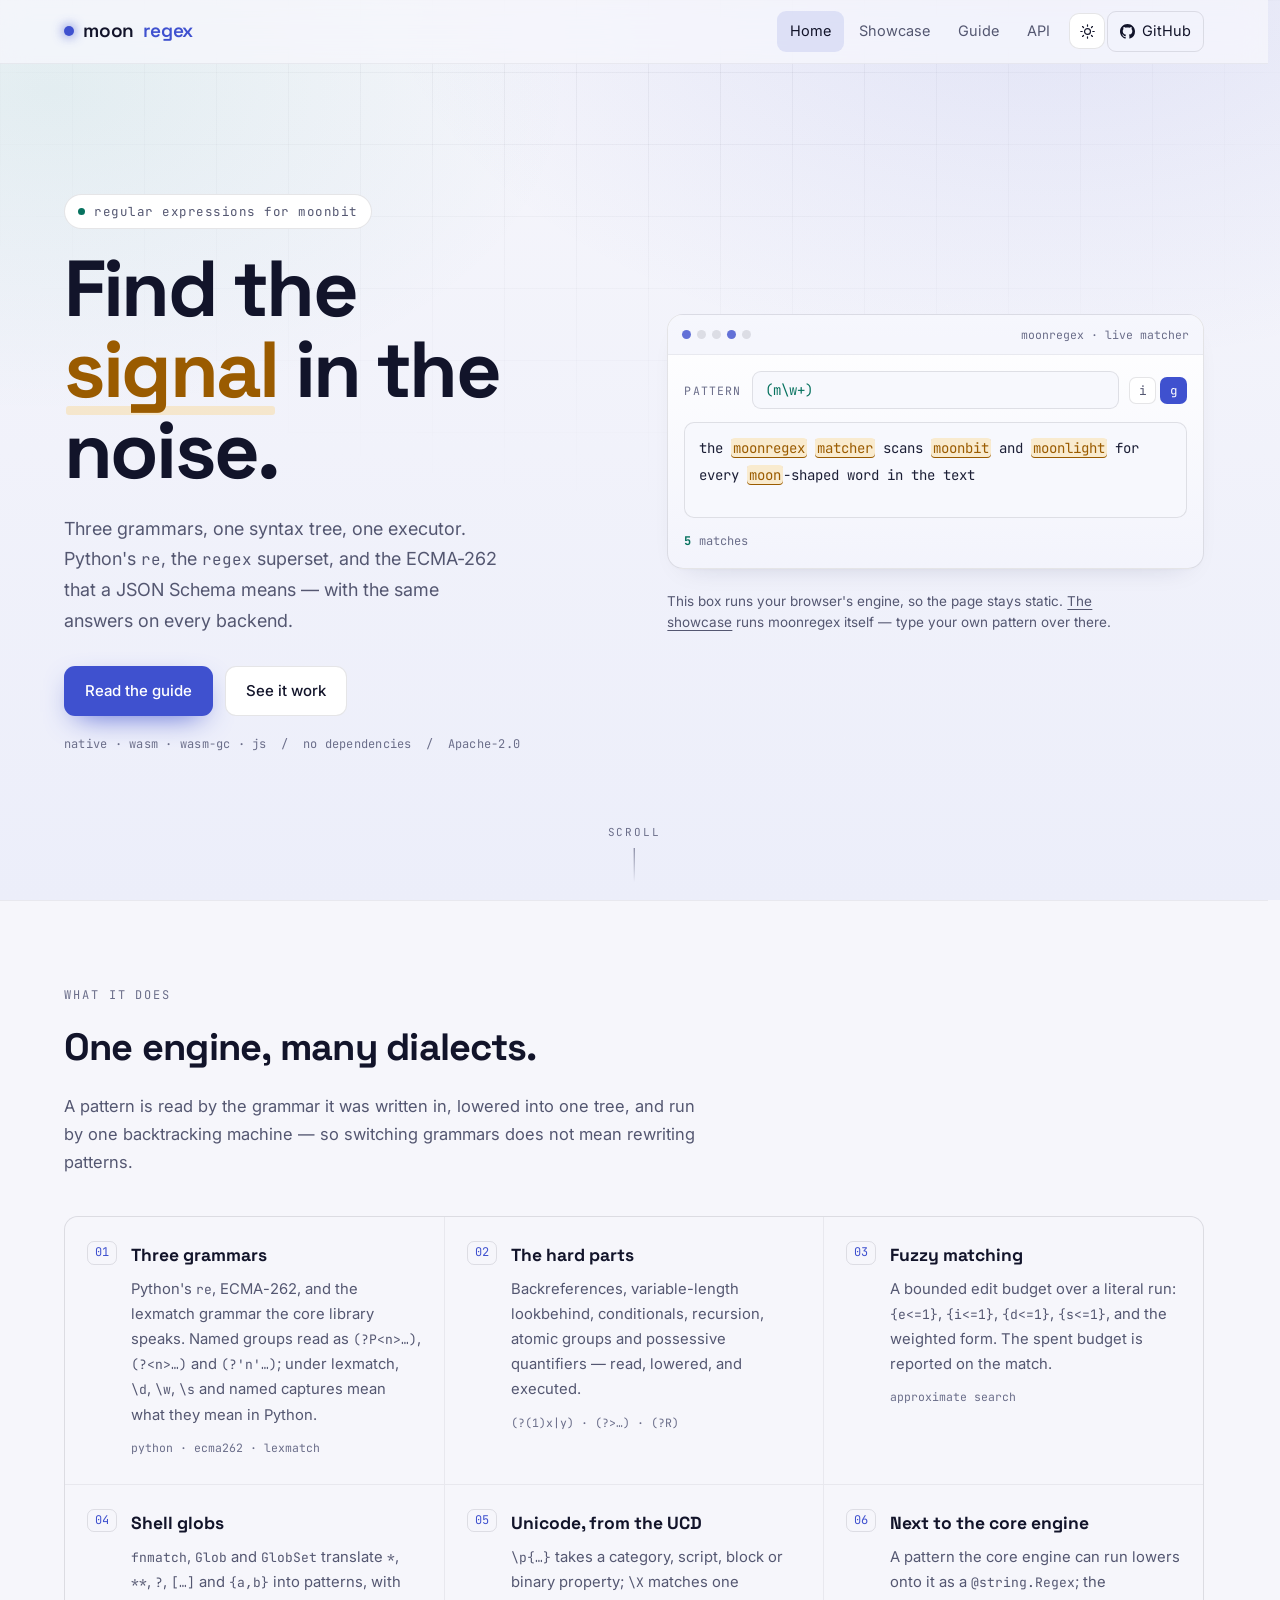
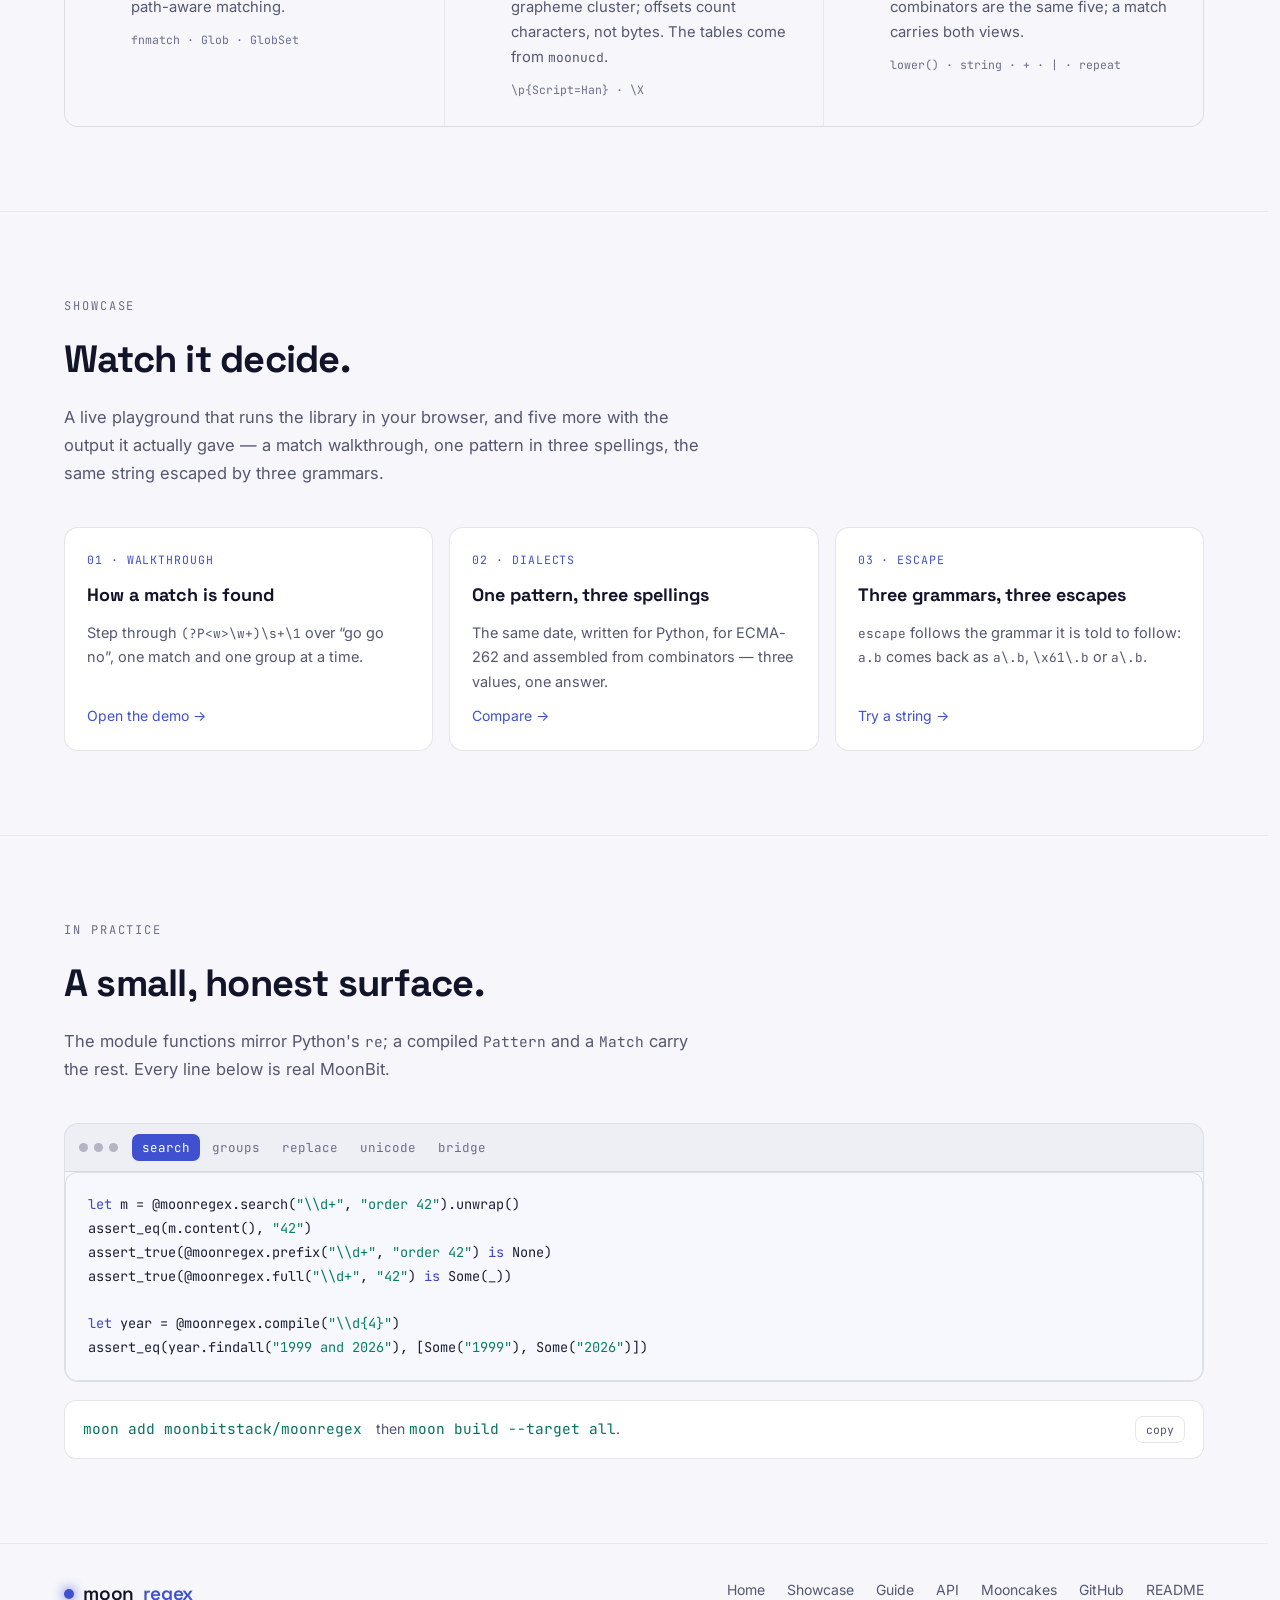
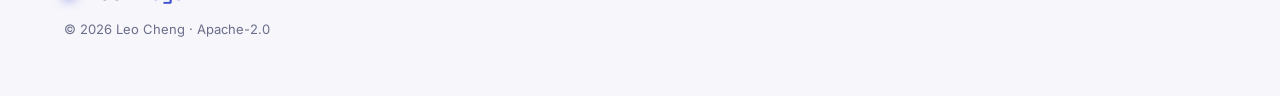
==== commit 697a0ff4: "docs(moonregex): the case a reference takes, and what lexmatch reads. 新功能写进 README、指南页、首页特性卡与技能，代码一律" ====
--- a/docs/index.html
+++ b/docs/index.html
@@ -119,7 +119,7 @@
           <div class="num">01</div>
           <div>
             <h3>Three grammars</h3>
-            <p>Python's <code>re</code>, ECMA-262, and the lexmatch grammar the core library speaks. Named groups read as <code>(?P&lt;n&gt;…)</code>, <code>(?&lt;n&gt;…)</code> and <code>(?'n'…)</code>.</p>
+            <p>Python's <code>re</code>, ECMA-262, and the lexmatch grammar the core library speaks. Named groups read as <code>(?P&lt;n&gt;…)</code>, <code>(?&lt;n&gt;…)</code> and <code>(?'n'…)</code>; under lexmatch, <code>\d</code>, <code>\w</code>, <code>\s</code> and named captures mean what they mean in Python.</p>
             <span class="tag">python · ecma262 · lexmatch</span>
           </div>
         </div>
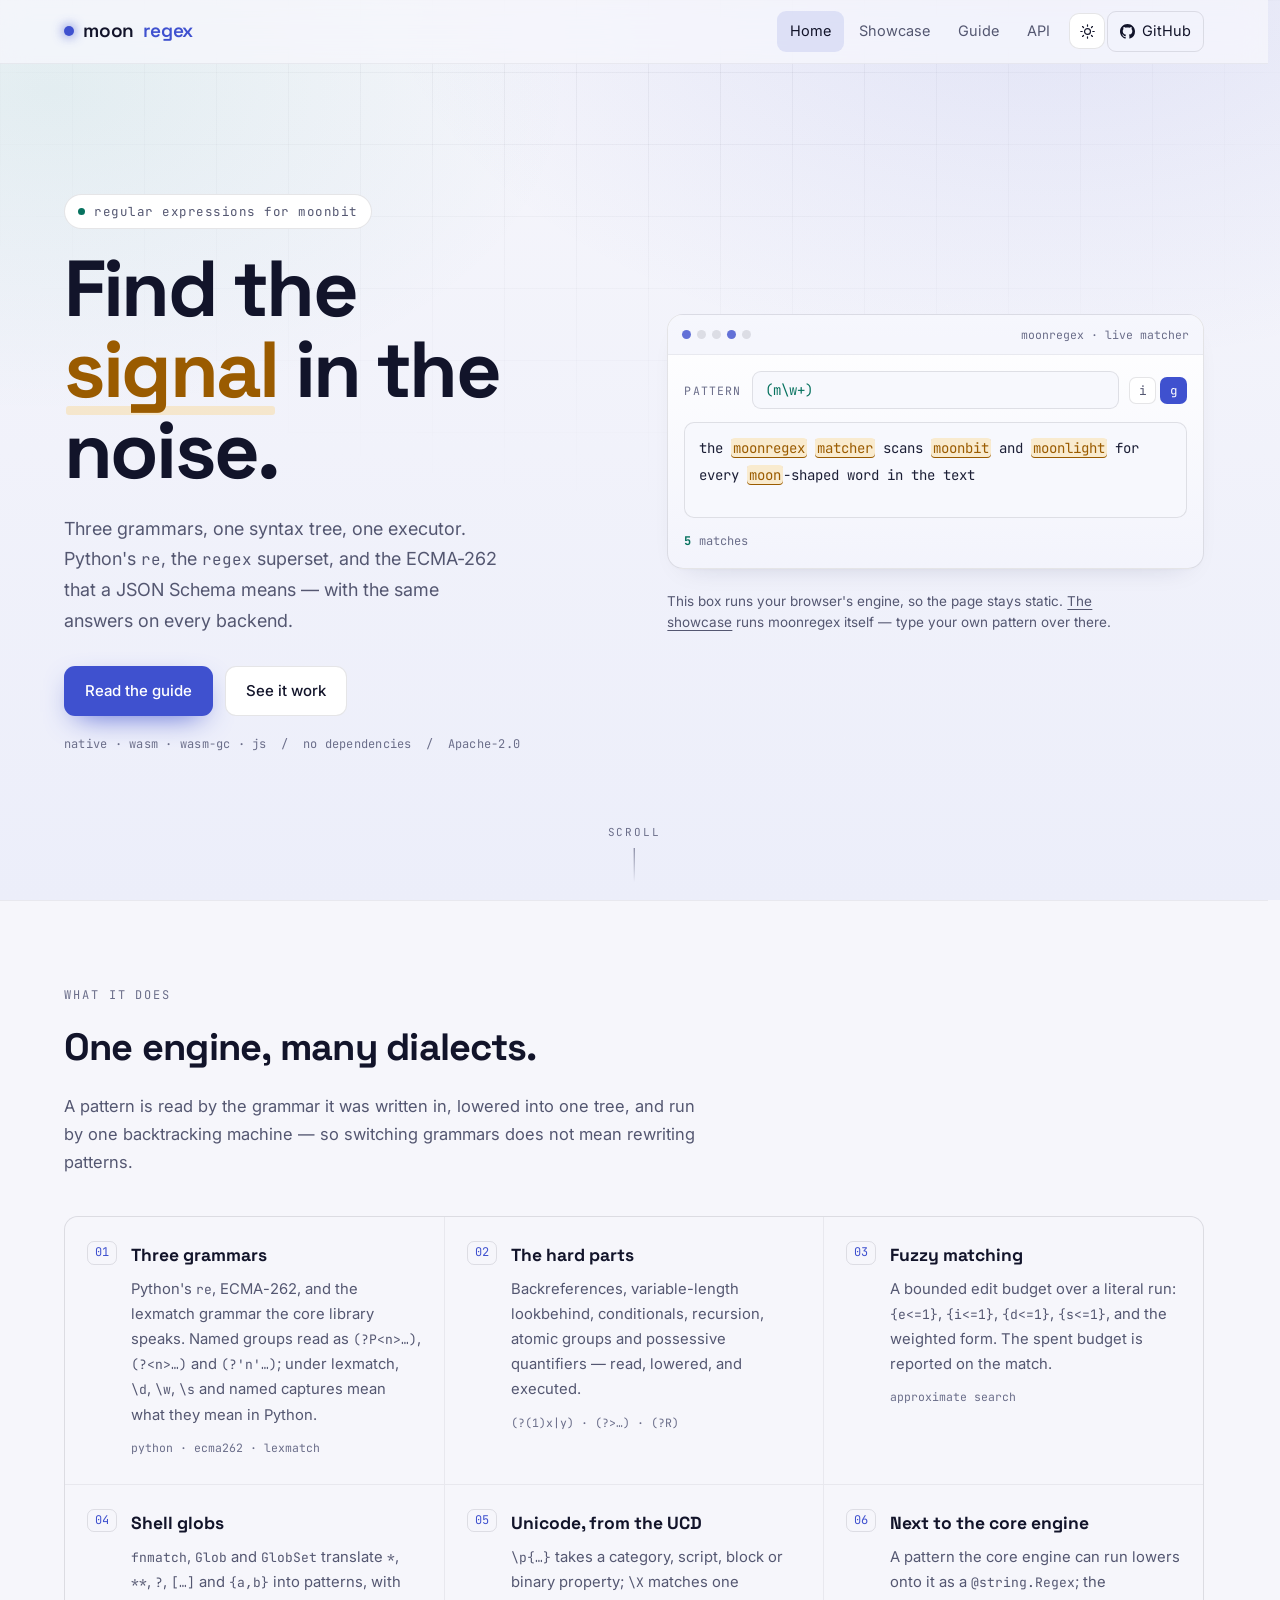
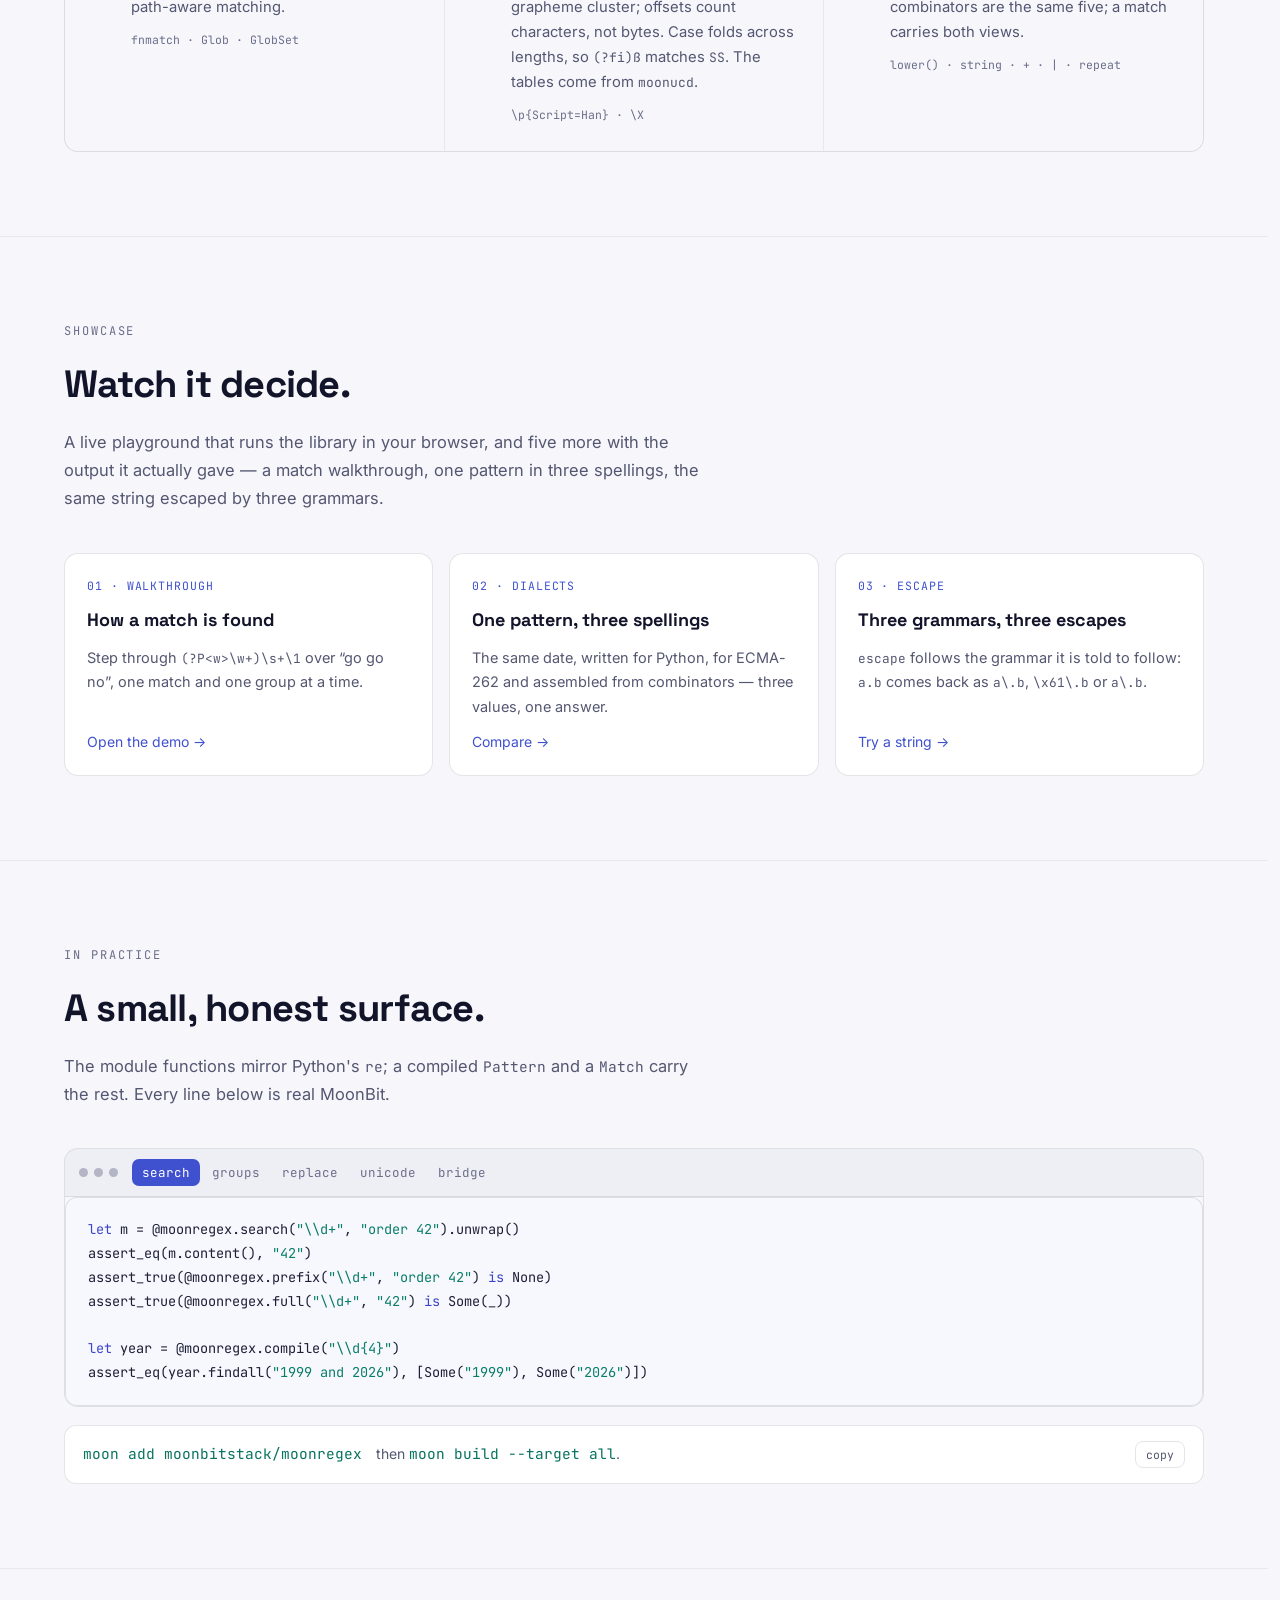
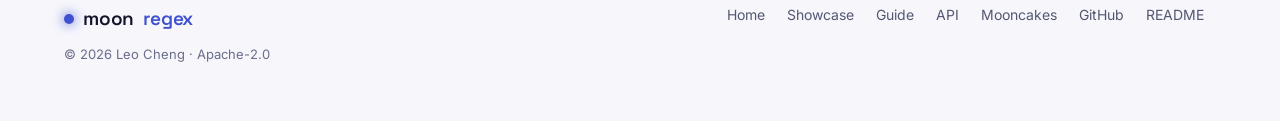
==== commit 43a6321e: "docs(moonregex): folding across lengths, and the one place the reference is not. The README's case s" ====
--- a/docs/index.html
+++ b/docs/index.html
@@ -151,7 +151,7 @@
           <div class="num">05</div>
           <div>
             <h3>Unicode, from the UCD</h3>
-            <p><code>\p{…}</code> takes a category, script, block or binary property; <code>\X</code> matches one grapheme cluster; offsets count characters, not bytes. The tables come from <code>moonucd</code>.</p>
+            <p><code>\p{…}</code> takes a category, script, block or binary property; <code>\X</code> matches one grapheme cluster; offsets count characters, not bytes. Case folds across lengths, so <code>(?fi)ß</code> matches <code>SS</code>. The tables come from <code>moonucd</code>.</p>
             <span class="tag">\p{Script=Han} · \X</span>
           </div>
         </div>
